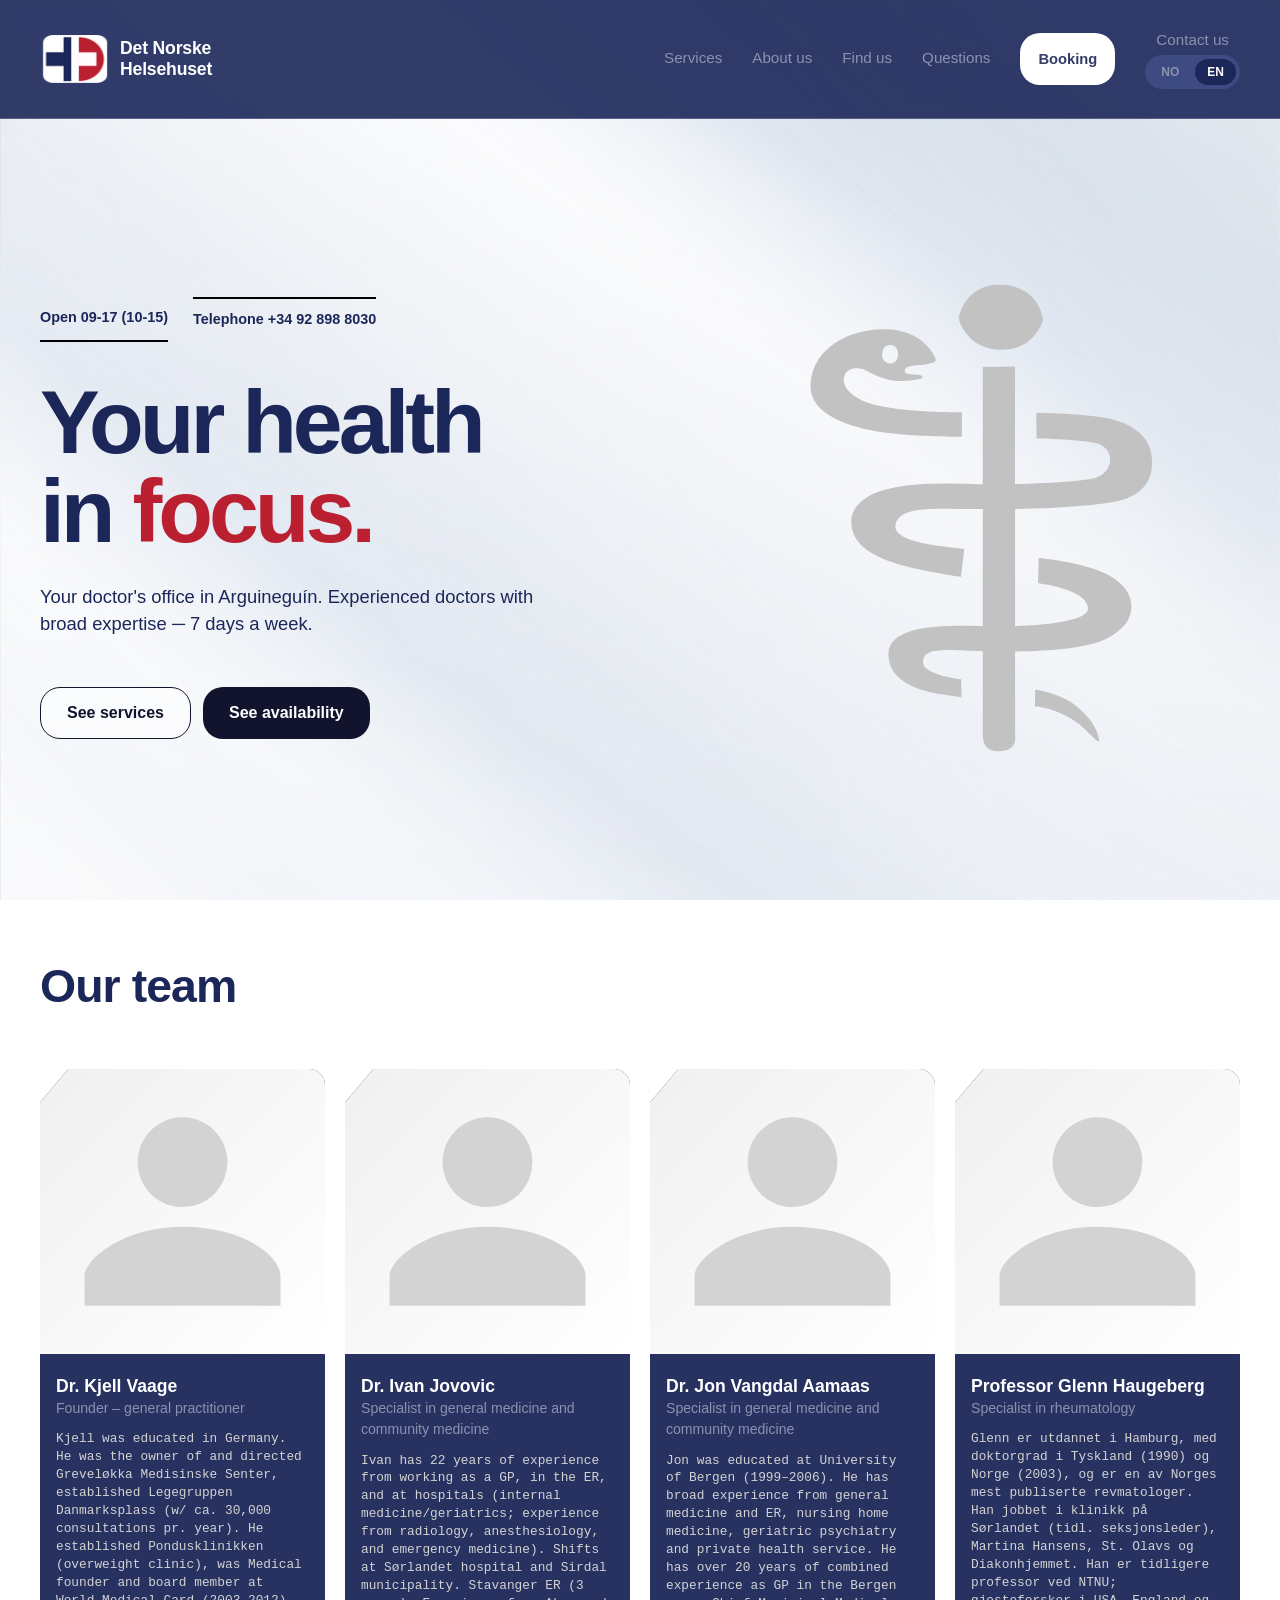
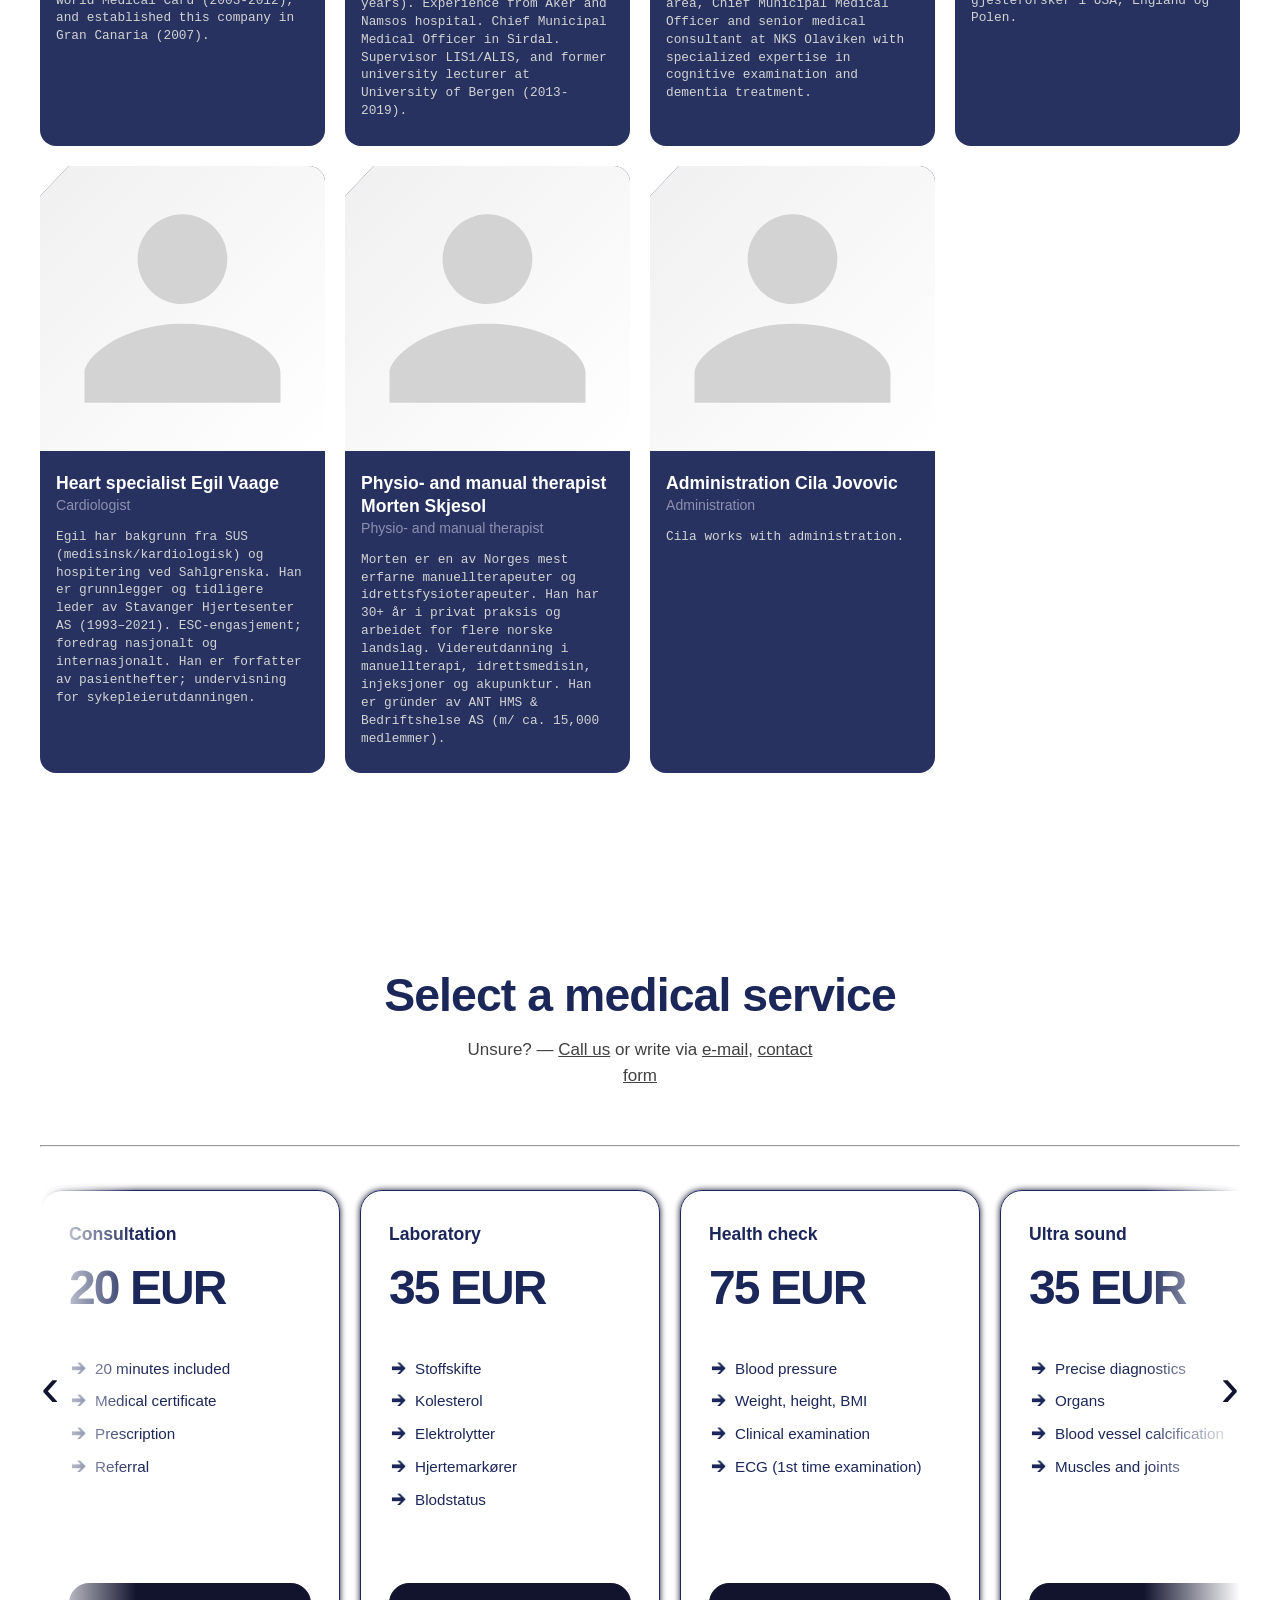
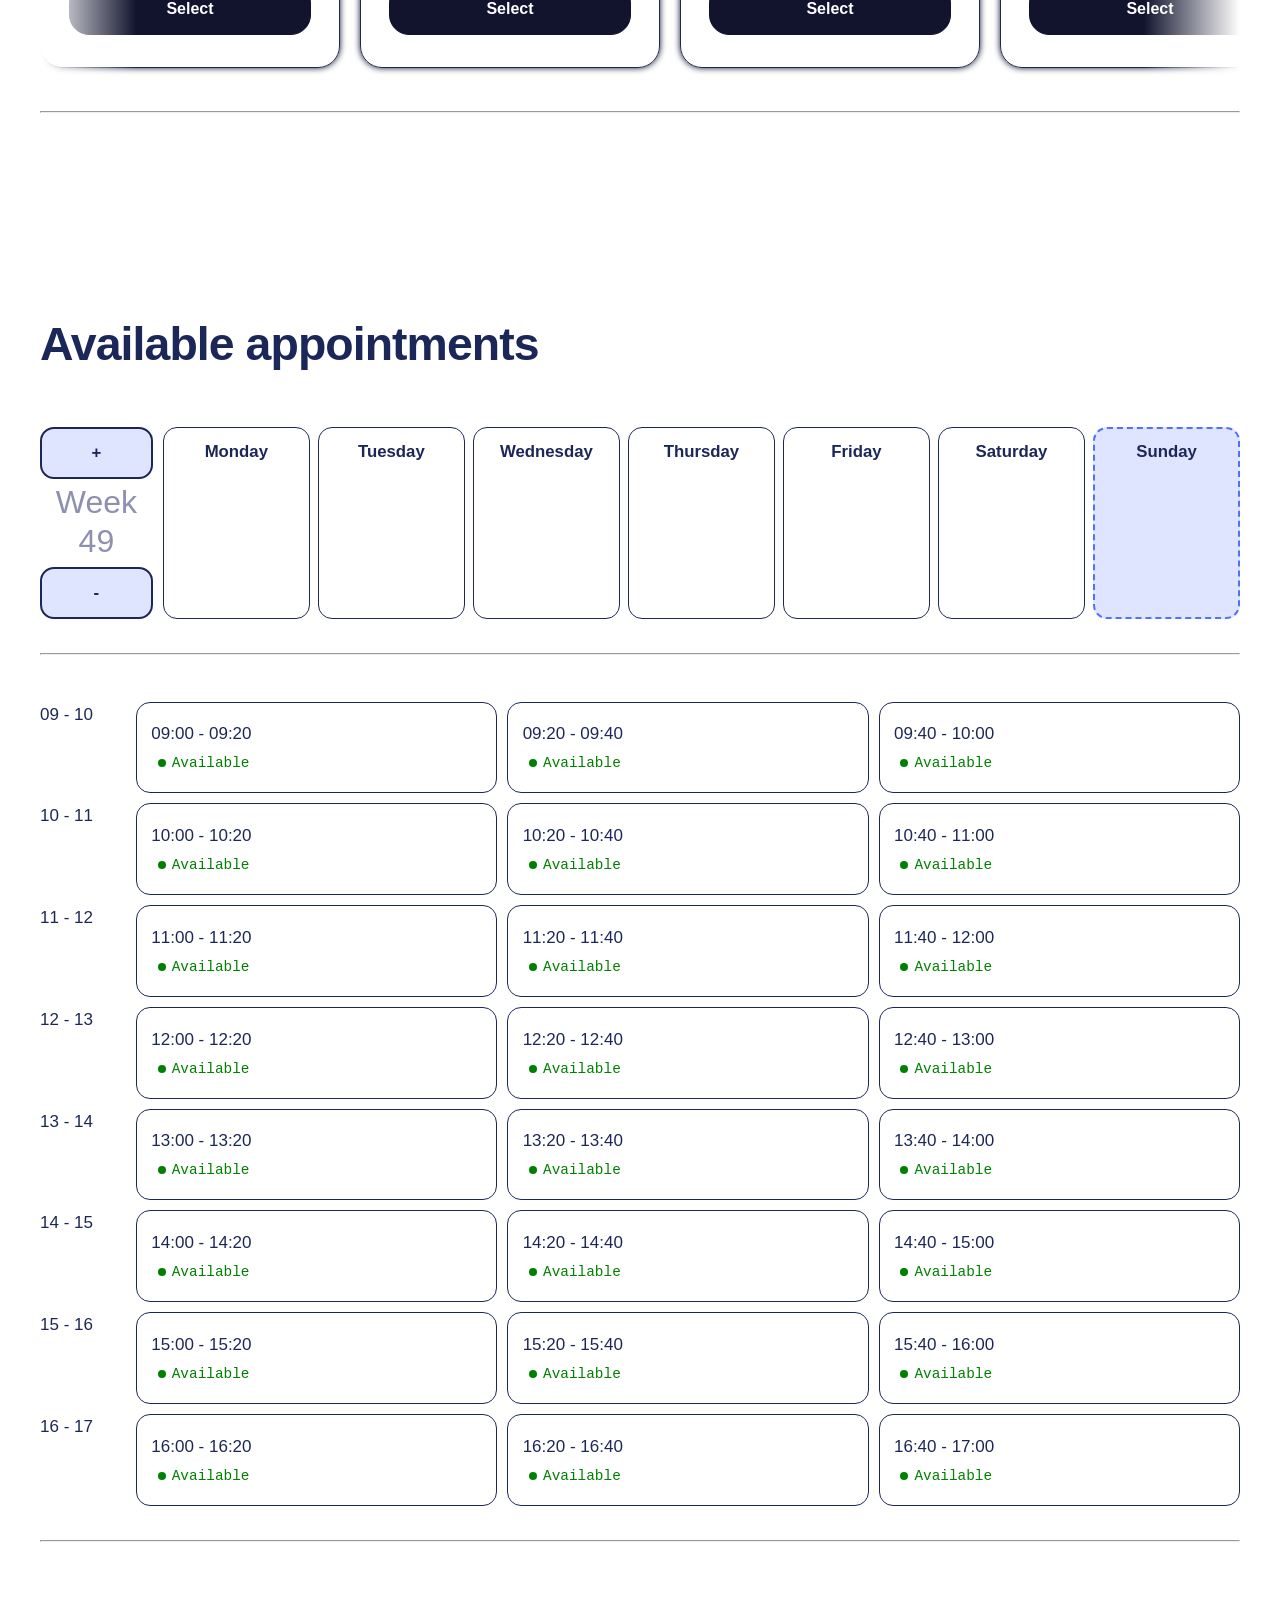
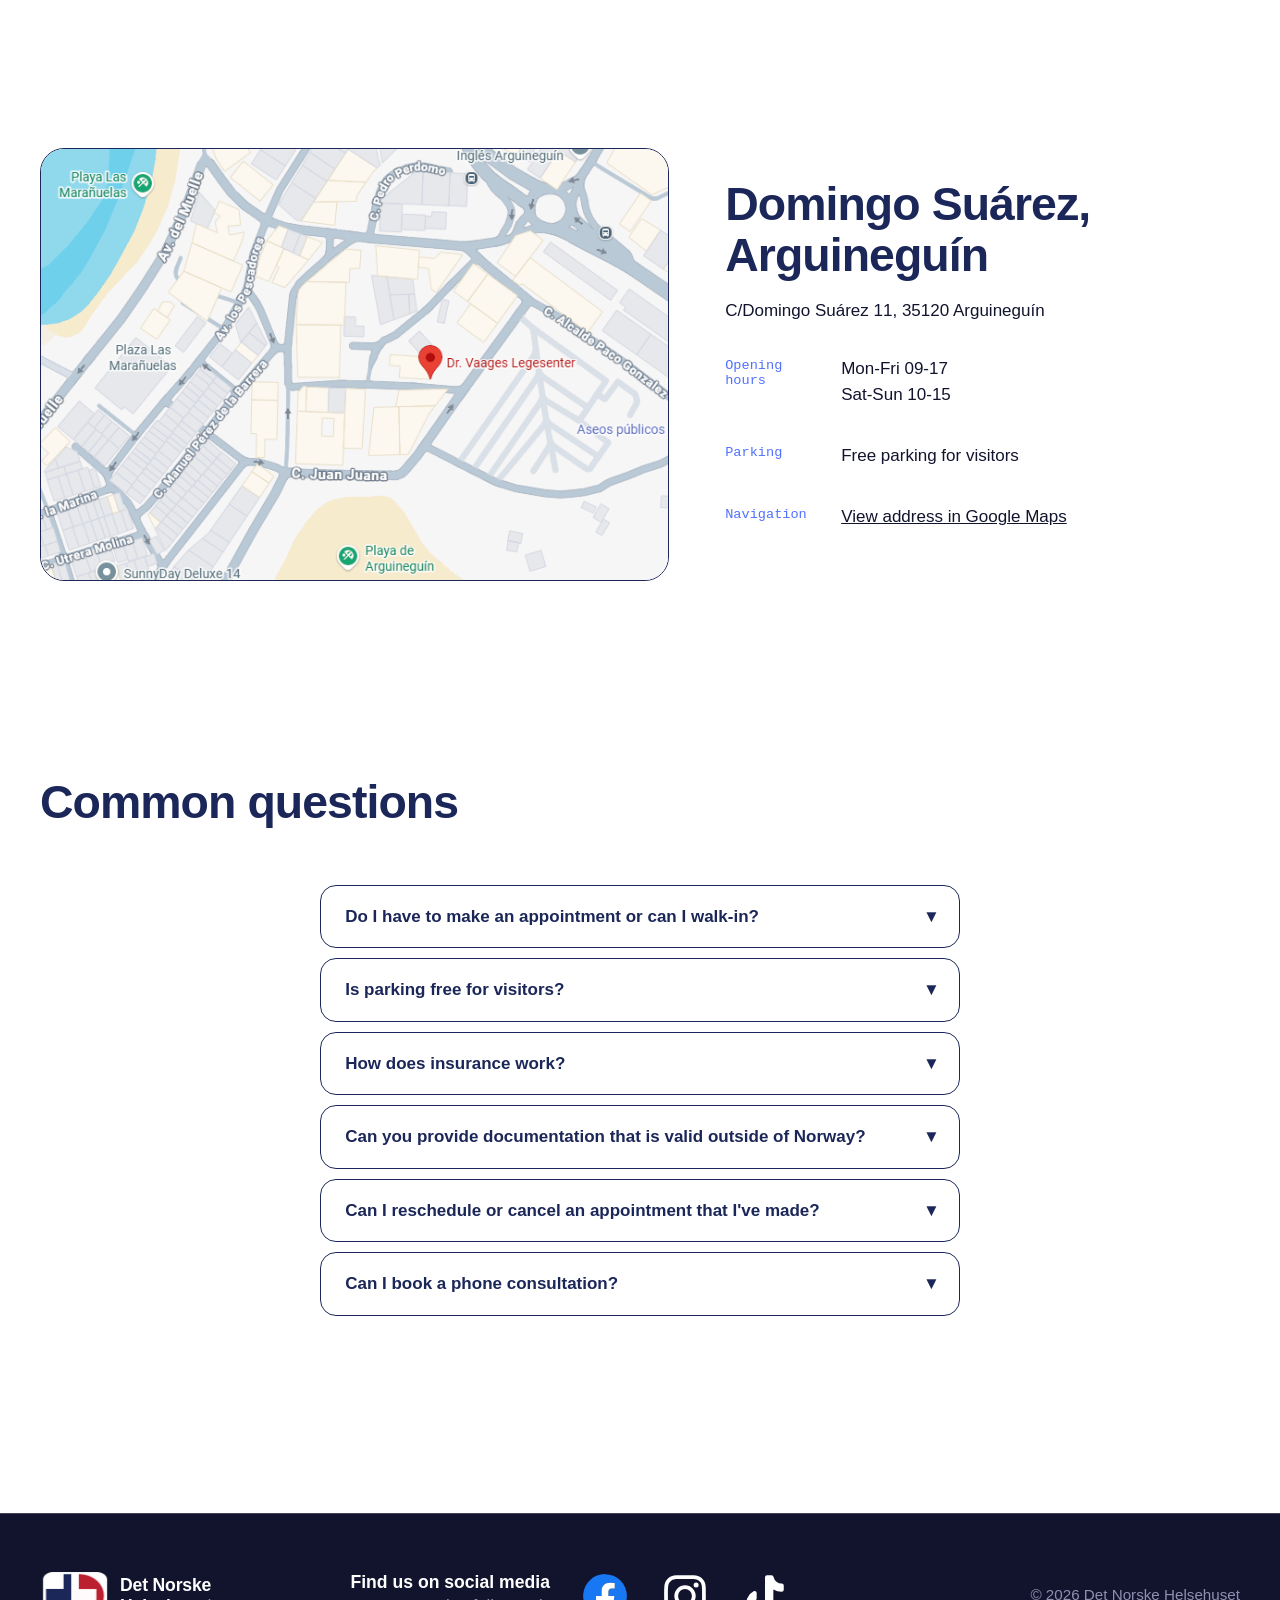
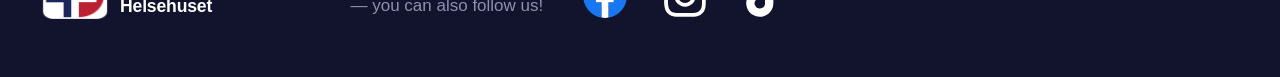
==== en/index.html @ ab326e0d "Add files via upload" ====
<!doctype html>
<html lang="en">
<head>
    <title>Det Norske Helsehuset — Doctor's office in Arguineguín</title>
    <meta charset="utf-8">
    <meta name="viewport" content="width=device-width, initial-scale=1">
    <meta name="description" content="Legetjenester i Arguineguín">
    <meta name="google" content="notranslate">
    <meta property="og:title" content="Det Norske Helsehuset — Legekontor i Arguineguín">
    <meta property="og:type" content="website">
    <meta property="og:description" content="Legetjenester i Arguineguín">
    <meta property="og:image" content="../images/icon-logo-web.png">
    <meta name="theme-color" content="#1C2759">
    <link rel="icon" href="../images/icon-logo-web.png">
    <link rel="stylesheet" href="../style.css">
    <script src="../script.js" defer></script>
</head>
<body>
    <div class="main-background"></div>
    <header class="nav">
        <div class="nav-in">
            <div class="wrap nav-in">
                <a class="logo" onclick="countdown_reset();">
                    <img src="../images/icon-logo-web.png" alt="The logo image of Det Norske Helsehuset">
                    <span id="kontorNavn">Det Norske Helsehuset</span>
                </a>
                <nav class="menu">
                    <a class="mobile-remove" href="#tjenester">Services</a>
                    <a class="mobile-remove" href="#om-oss">About us</a>
                    <a class="mobile-remove" href="#finn-oss">Find us</a>
                    <a class="mobile-remove" href="#spørsmål">Questions</a>
                    <a class="mobile-remove btn btn-sm" href="#tjenester" onclick="countdown_reset();">Booking</a>
                    <a id="kontakt" data-action="#k-skjema" onclick="kontaktSkjema()">Contact us</a>
                    <div id="mobile-kontakt-language">
                        <a id="mobile-kontakt" data-action="#k-skjema" onclick="kontaktSkjema()">Contact us</a>
                        <div id="mobile-language">
                            <a class="inactive-language" href="/no/" onclick="selectLanguage()">NO</a>
                            <a class="active-language" href="/en/" onclick="selectLanguage()">EN</a>
                        </div>
                    </div>
                </nav>
            </div>
            <div id="desktop-language">
                <a class="inactive-language" href="/no/" onclick="selectLanguage()">NO</a>
                <a class="active-language" href="/en/" onclick="selectLanguage()">EN</a>
            </div>
        </div>
    </header>
    <main id="main">
        <section class="hero">
            <div class="grid-bg"></div>
            <div class="wrap hero-in">
                <div class="hero-copy" id="start">
                    <p class="chips">
                        <span class="chip1">
                            Open 09-17 (10-15)
                        </span>
                        <span class="chip2">
                            Telephone +34 92 898 8030
                        </span>
                    </p>
                    <h1 id="heading">Your health <br>in <span class="grad">focus.</span></h1>
                    <p class="lead">Your doctor's office in Arguineguín. Experienced doctors with broad expertise ─ 7 days a week.</p>
                    <div class="actioncall-row">
                        <a class="btn" id="btn-se" href="#tjenester">See services</a>
                        <a class="btn btn-dark" href="#kalender" onclick="countdown_reset();">See availability</a>
                    </div>
                </div>
                <img id="medical-symbol" src="../images/medical-symbol.svg" alt="" width="600" height="600">
            </div>
        </section>
        <section class="om-oss wrap" id="om-oss">
            <div class="section-head row">
                <div><h2>Our team</h2></div>
            </div>
            <ul class="ansatte-grid">
                <li class="ansatte">
                    <img src="../images/profil-bilde.svg" alt="Portrait of Lege Kjell Vaage" width="200" height="200" loading="lazy">
                    <div class="ansatte-info"><h3>Dr. Kjell Vaage</h3>
                        <p>Founder – general practitioner</p>
                        <p class="talk">Kjell was educated in Germany. He was the owner of and directed Greveløkka Medisinske Senter, established Legegruppen
                            Danmarksplass (w/ ca. 30,000 consultations pr. year). He established Pondusklinikken (overweight clinic), was Medical founder
                            and board member at World Medical Card (2003-2012), and established this company in Gran Canaria (2007).
                        </p>
                    </div>
                </li>
                <li class="ansatte">
                    <img src="../images/profil-bilde.svg" alt="Portrait of Lege Ivan Jovovic" width="200" height="200" loading="lazy">
                    <div class="ansatte-info"><h3>Dr. Ivan Jovovic</h3>
                        <p>Specialist in general medicine and community medicine</p>
                        <p class="talk">Ivan has 22 years of experience from working as a GP, in the ER, and at hospitals (internal medicine/geriatrics; experience from
                            radiology, anesthesiology, and emergency medicine). Shifts at Sørlandet hospital and Sirdal municipality. Stavanger ER (3 years). Experience from Aker and
                            Namsos hospital. Chief Municipal Medical Officer in Sirdal. Supervisor LIS1/ALIS, and former university lecturer at University of Bergen (2013-2019).
                        </p>
                    </div>
                </li>
                <li class="ansatte">
                    <img src="../images/profil-bilde.svg" alt="Portrait of Lege Jon Vangdal Aamaas" width="200" height="200" loading="lazy">
                    <div class="ansatte-info"><h3>Dr. Jon Vangdal Aamaas</h3>
                        <p>Specialist in general medicine and community medicine</p>
                        <p class="talk">Jon was educated at University of Bergen (1999–2006). He has broad experience from general medicine and ER, nursing home medicine,
                            geriatric psychiatry and private health service. He has over 20 years of combined experience as GP in the Bergen area, Chief Municipal Medical Officer and
                            senior medical consultant at NKS Olaviken with specialized expertise in cognitive examination and dementia treatment.
                        </p>
                    </div>
                </li>
                <li class="ansatte">
                    <img src="../images/profil-bilde.svg" alt="Portrait of Professor Glenn Haugeberg" width="200" height="200" loading="lazy">
                    <div class="ansatte-info"><h3>Professor Glenn Haugeberg</h3>
                        <p>Specialist in rheumatology</p>
                        <p class="talk">Glenn er utdannet i Hamburg, med doktorgrad i Tyskland (1990) og Norge (2003), og er en av Norges mest publiserte
                            revmatologer. Han jobbet i klinikk på Sørlandet (tidl. seksjonsleder), Martina Hansens, St. Olavs og Diakonhjemmet. Han er
                            tidligere professor ved NTNU; gjesteforsker i USA, England og Polen.
                        </p>
                    </div>
                </li>
                <li class="ansatte">
                    <img src="../images/profil-bilde.svg" alt="Portrait of Hjertespesialist Egil Vaage" width="200" height="200" loading="lazy">
                    <div class="ansatte-info"><h3>Heart specialist Egil Vaage</h3>
                        <p>Cardiologist</p>
                        <p class="talk">Egil har bakgrunn fra SUS (medisinsk/kardiologisk) og hospitering ved Sahlgrenska. Han er grunnlegger og
                            tidligere leder av Stavanger Hjertesenter AS (1993–2021). ESC-engasjement; foredrag nasjonalt og internasjonalt. Han er
                            forfatter av pasienthefter; undervisning for sykepleierutdanningen.
                        </p>
                    </div>
                </li>
                <li class="ansatte">
                    <img src="../images/profil-bilde.svg" alt="Fysio- og manuellterapeut Morten Skjesol" width="200" height="200" loading="lazy">
                    <div class="ansatte-info"><h3>Physio- and manual therapist Morten Skjesol</h3>
                        <p>Physio- and manual therapist</p>
                        <p class="talk">Morten er en av Norges mest erfarne manuellterapeuter og idrettsfysioterapeuter. Han har 30+ år i privat praksis
                            og arbeidet for flere norske landslag. Videreutdanning i manuellterapi, idrettsmedisin, injeksjoner og akupunktur. Han er
                            gründer av ANT HMS & Bedriftshelse AS (m/ ca. 15,000 medlemmer).
                        </p>
                    </div>
                </li>
                <li class="ansatte">
                    <img src="../images/profil-bilde.svg" alt="Portrait of Administrasjon Cila Jovovic" width="200" height="200" loading="lazy">
                    <div class="ansatte-info"><h3>Administration Cila Jovovic</h3>
                        <p>Administration</p>
                        <p class="talk">
                            Cila works with administration.
                        </p>
                    </div>
                </li>
            </ul>
        </section>
        <section class="tjenester wrap" id="tjenester">
            <div class="section-head center">
                <h2>Select a medical service</h2>
                <p class="section-sub">Unsure? — <a href="tel:+34928988030">Call us</a> or write via <a href="mailto:post@vaage.as">e-mail</a>, <a data-action="#k-skjema" onclick="kontaktSkjema()">contact form</a></p>
            </div>
            <p class="arrow left" onclick="scrollTjenester('left')">&#8249;</p>
            <hr><br>
            <div class="ts-grid">
                <article class="ts">
                    <h3>Consultation</h3>
                    <p class="ts-pris">20 EUR</p>
                    <ul>
                        <li>20 minutes included</li>
                        <li>Medical certificate</li>
                        <li>Prescription</li>
                        <li>Referral</li>
                    </ul>
                    <a class="btn velg-btn" onclick="selectTjeneste(this);" href="#kalender">Select</a>
                </article>
                <article class="ts">
                    <h3>Laboratory</h3>
                    <p class="ts-pris">35 EUR</p>
                    <ul>
                        <li>Stoffskifte</li>
                        <li>Kolesterol</li>
                        <li>Elektrolytter</li>
                        <li>Hjertemarkører</li>
                        <li>Blodstatus</li>
                    </ul>
                    <a class="btn velg-btn" onclick="selectTjeneste(this);" href="#kalender">Select</a>
                </article>
                <article class="ts">
                    <h3>Health check</h3>
                    <p class="ts-pris">75 EUR</p>
                    <ul>
                        <li>Blood pressure</li>
                        <li>Weight, height, BMI</li>
                        <li>Clinical examination</li>
                        <li>ECG (1st time examination)</li>
                    </ul>
                    <a class="btn velg-btn" onclick="selectTjeneste(this);" href="#kalender">Select</a>
                </article>
                <article class="ts">
                    <h3>Ultra sound</h3>
                    <p class="ts-pris">35 EUR</p>
                    <ul>
                        <li>Precise diagnostics</li>
                        <li>Organs</li>
                        <li>Blood vessel calcification</li>
                        <li>Muscles and joints</li>
                    </ul>
                    <a class="btn velg-btn" onclick="selectTjeneste(this);" href="#kalender">Select</a>
                </article>
                <article class="ts">
                    <h3>Overweight clinic</h3>
                    <p class="ts-pris">35 EUR</p>
                    <ul>
                        <li>Body analysis (InBody 720)</li>
                        <li>Modern medicine-based treatment</li>
                        <li>Typically 10-12 kg down in 8-20 weeks</li>
                        <li>Guidance in low-glycemic diet and lifestyle</li>
                    </ul>
                    <a class="btn velg-btn" onclick="selectTjeneste(this);" href="#kalender">Select</a>
                </article>
                <article class="ts">
                    <h3>Skin screening</h3>
                    <p class="ts-pris">15 EUR</p>
                    <ul>
                        <li>Mole check-up (Screen Cancer)</li>
                        <li>Assessed by Norwegian dermatologists</li>
                    </ul>
                    <a class="btn velg-btn" onclick="selectTjeneste(this);" href="#kalender">Select</a>
                </article>
                <article class="ts">
                    <h3>Cognitive examination</h3>
                    <p class="ts-pris">75 EUR</p>
                    <ul>
                        <li>MMSE/MMS</li>
                        <li>MoCA</li>
                        <li>Klokketest</li>
                        <li>Trail Making A/B</li>
                        <li>CERAD</li>
                        <li>Boston Naming</li>
                    </ul>
                    <a class="btn velg-btn" onclick="selectTjeneste(this);" href="#kalender">Select</a>
                </article>
                <article class="ts">
                    <h3>Vaccination</h3>
                    <p class="ts-pris">15 EUR</p>
                    <ul>
                        <li>Common flu</li>
                        <li>Pneumococcus</li>
                        <li>Shingles</li>
                        <li>Hepatitis A and B</li>
                        <li>Boostrix Polio</li>
                        <li>Documented in journal</li>
                    </ul>
                    <a class="btn velg-btn" onclick="selectTjeneste(this);" href="#kalender">Select</a>
                </article>
                <article class="ts">
                    <h3>PRP-treatment</h3>
                    <p class="ts-pris">75 EUR</p>
                    <ul>
                        <li>Natural treatment</li>
                        <li>Own growth-factors for joints, tendons, skin and hair</li>
                    </ul>
                    <a class="btn velg-btn" onclick="selectTjeneste(this);" href="#kalender">Select</a>
                </article>
                <article class="ts">
                    <h3>Botulinum-treatment</h3>
                    <p class="ts-pris">75 EUR</p>
                    <ul>
                        <li>Medical and aesthetic use</li>
                        <li>Migraine</li>
                        <li>Muscle tension</li>
                        <li>Hyperhidrosis</li>
                        <li>Mimic line removal</li>
                    </ul>
                    <a class="btn velg-btn" onclick="selectTjeneste(this);" href="#kalender">Select</a>
                </article>
                <article class="ts">
                    <h3>Health certificate</h3>
                    <p class="ts-pris">75 EUR</p>
                    <ul>
                        <li>Sailor certificate</li>
                        <li>Offshore/Petroleum</li>
                        <li>Driving license certificate (gruppe 1-3)</li>
                        <li>Diver certificate</li>
                        <li>Work- and sports certificates</li>
                    </ul>
                    <a class="btn velg-btn" onclick="selectTjeneste(this);" href="#kalender">Select</a>
                </article>
                <article class="ts">
                    <h3>Home visit</h3>
                    <p class="ts-pris">50 EUR</p>
                    <ul>
                        <li>Doctor's visit at home/hotel</li>
                        <li>Cooperation with home nursing care when needed</li>
                    </ul>
                    <a class="btn velg-btn" onclick="selectTjeneste(this);" href="#kalender">Select</a>
                </article>
            </div>
            <br><hr>
            <p class="arrow right" onclick="scrollTjenester('right')">&#8250;</p>
        </section>
        <section class="kalender" id="kalender">
            <div class="registrering" hidden>
                <h2 id="r_title">Placeholder</h2>
                <input type="text" id="name" name="name" placeholder="First and last name" required>
                <input type="tel" id="phone" name="phone" placeholder="Phone (incl. country code)" required>
                <textarea id="description" placeholder="A short description (max. 150 characters)" maxlength="150"></textarea>
                <button type="button" id="send" data-action="#t-sendt" onclick="send(this)">Send in</button>
            </div>
            <div class="wrap">
                <div class="section-head row">
                    <div>
                        <h2 id="kalender-title">Available appointments</h2>
                        <h2 id="no-category" hidden>— select a <a href="#tjenester">medical service</a></h2>
                        <h2 id="category" hidden></h2>
                    </div>
                </div>
                <div class="week-days">
                    <div class="week-day-list" hidden>
                        <div class="stepper">
                            <button class="week-edit-up" onclick="change(1)"><strong>+</strong></button>
                            <button id="week-display"></button>
                            <button class="week-edit-down" onclick="change(-1)"><strong>-</strong></button>
                        </div>
                        <div class="mobile-days">
                            <button type="button" class="week-btn" data-num="0" data-selected="false"><strong>Monday</strong></button>
                            <button type="button" class="week-btn" data-num="1" data-selected="false"><strong>Tuesday</strong></button>
                            <button type="button" class="week-btn" data-num="2" data-selected="false"><strong>Wednesday</strong></button>
                            <button type="button" class="week-btn" data-num="3" data-selected="false"><strong>Thursday</strong></button>
                            <button type="button" class="week-btn" data-num="4" data-selected="false"><strong>Friday</strong></button>
                            <button type="button" class="week-btn" data-num="5" data-selected="false"><strong>Saturday</strong></button>
                            <button type="button" class="week-btn" data-num="6" data-selected="false"><strong>Sunday</strong></button>
                        </div>
                    </div>
                    <br>
                    <hr>
                    <div class="weekDayPanel"></div>
                    <template id="weekDayPanel-template">
                        <div class="weekDayPanel">
                            <ol class="timer">
                                <li class="time">
                                    <span class="tid-ved-kalender">09 - 10</span>
                                    <div class="sessions">
                                        <div class="session" data-action="#t-skjema" onclick="selectTime(this)">
                                            <span class="tid-ved-kalender">09:00 - 09:20</span>
                                            <span class="tm tm-ledig">Available</span>
                                        </div>
                                        <div class="session" data-action="#t-skjema" onclick="selectTime(this)">
                                            <span class="tid-ved-kalender">09:20 - 09:40</span>
                                            <span class="tm tm-ledig">Available</span>
                                        </div>
                                        <div class="session" data-action="#t-skjema" onclick="selectTime(this)">
                                            <span class="tid-ved-kalender">09:40 - 10:00</span>
                                            <span class="tm tm-ledig">Available</span>
                                        </div>
                                    </div>
                                </li>
                                <li class="time">
                                    <span class="tid-ved-kalender">10 - 11</span>
                                    <div class="sessions">
                                        <div class="session" data-action="#t-skjema" onclick="selectTime(this)">
                                            <span class="tid-ved-kalender">10:00 - 10:20</span>
                                            <span class="tm tm-ledig">Available</span>
                                        </div>
                                        <div class="session" data-action="#t-skjema" onclick="selectTime(this)">
                                            <span class="tid-ved-kalender">10:20 - 10:40</span>
                                            <span class="tm tm-ledig">Available</span>
                                        </div>
                                        <div class="session" data-action="#t-skjema" onclick="selectTime(this)">
                                            <span class="tid-ved-kalender">10:40 - 11:00</span>
                                            <span class="tm tm-ledig">Available</span>
                                        </div>
                                    </div>
                                </li>
                                <li class="time">
                                    <span class="tid-ved-kalender">11 - 12</span>
                                    <div class="sessions">
                                        <div class="session" data-action="#t-skjema" onclick="selectTime(this)">
                                            <span class="tid-ved-kalender">11:00 - 11:20</span>
                                            <span class="tm tm-ledig">Available</span>
                                        </div>
                                        <div class="session" data-action="#t-skjema" onclick="selectTime(this)">
                                            <span class="tid-ved-kalender">11:20 - 11:40</span>
                                            <span class="tm tm-ledig">Available</span>
                                        </div>
                                        <div class="session" data-action="#t-skjema" onclick="selectTime(this)">
                                            <span class="tid-ved-kalender">11:40 - 12:00</span>
                                            <span class="tm tm-ledig">Available</span>
                                        </div>
                                    </div>
                                </li>
                                <li class="time">
                                    <span class="tid-ved-kalender">12 - 13</span>
                                    <div class="sessions">
                                        <div class="session" data-action="#t-skjema" onclick="selectTime(this)">
                                            <span class="tid-ved-kalender">12:00 - 12:20</span>
                                            <span class="tm tm-ledig">Available</span>
                                        </div>
                                        <div class="session" data-action="#t-skjema" onclick="selectTime(this)">
                                            <span class="tid-ved-kalender">12:20 - 12:40</span>
                                            <span class="tm tm-ledig">Available</span>
                                        </div>
                                        <div class="session" data-action="#t-skjema" onclick="selectTime(this)">
                                            <span class="tid-ved-kalender">12:40 - 13:00</span>
                                            <span class="tm tm-ledig">Available</span>
                                        </div>
                                    </div>
                                </li>
                                <li class="time">
                                    <span class="tid-ved-kalender">13 - 14</span>
                                    <div class="sessions">
                                        <div class="session" data-action="#t-skjema" onclick="selectTime(this)">
                                            <span class="tid-ved-kalender">13:00 - 13:20</span>
                                            <span class="tm tm-ledig">Available</span>
                                        </div>
                                        <div class="session" data-action="#t-skjema" onclick="selectTime(this)">
                                            <span class="tid-ved-kalender">13:20 - 13:40</span>
                                            <span class="tm tm-ledig">Available</span>
                                        </div>
                                        <div class="session" data-action="#t-skjema" onclick="selectTime(this)">
                                            <span class="tid-ved-kalender">13:40 - 14:00</span>
                                            <span class="tm tm-ledig">Available</span>
                                        </div>
                                    </div>
                                </li>
                                <li class="time">
                                    <span class="tid-ved-kalender">14 - 15</span>
                                    <div class="sessions">
                                        <div class="session" data-action="#t-skjema" onclick="selectTime(this)">
                                            <span class="tid-ved-kalender">14:00 - 14:20</span>
                                            <span class="tm tm-ledig">Available</span>
                                        </div>
                                        <div class="session" data-action="#t-skjema" onclick="selectTime(this)">
                                            <span class="tid-ved-kalender">14:20 - 14:40</span>
                                            <span class="tm tm-ledig">Available</span>
                                        </div>
                                        <div class="session" data-action="#t-skjema" onclick="selectTime(this)">
                                            <span class="tid-ved-kalender">14:40 - 15:00</span>
                                            <span class="tm tm-ledig">Available</span>
                                        </div>
                                    </div>
                                </li>
                                <li class="time">
                                    <span class="tid-ved-kalender">15 - 16</span>
                                    <div class="sessions">
                                        <div class="session" data-action="#t-skjema" onclick="selectTime(this)">
                                            <span class="tid-ved-kalender">15:00 - 15:20</span>
                                            <span class="tm tm-ledig">Available</span>
                                        </div>
                                        <div class="session" data-action="#t-skjema" onclick="selectTime(this)">
                                            <span class="tid-ved-kalender">15:20 - 15:40</span>
                                            <span class="tm tm-ledig">Available</span>
                                        </div>
                                        <div class="session" data-action="#t-skjema" onclick="selectTime(this)">
                                            <span class="tid-ved-kalender">15:40 - 16:00</span>
                                            <span class="tm tm-ledig">Available</span>
                                        </div>
                                    </div>
                                </li>
                                <li class="time">
                                    <span class="tid-ved-kalender">16 - 17</span>
                                    <div class="sessions">
                                        <div class="session" data-action="#t-skjema" onclick="selectTime(this)">
                                            <span class="tid-ved-kalender">16:00 - 16:20</span>
                                            <span class="tm tm-ledig">Available</span>
                                        </div>
                                        <div class="session" data-action="#t-skjema" onclick="selectTime(this)">
                                            <span class="tid-ved-kalender">16:20 - 16:40</span>
                                            <span class="tm tm-ledig">Available</span>
                                        </div>
                                        <div class="session" data-action="#t-skjema" onclick="selectTime(this)">
                                            <span class="tid-ved-kalender">16:40 - 17:00</span>
                                            <span class="tm tm-ledig">Available</span>
                                        </div>
                                    </div>
                                </li>
                            </ol>
                        </div>
                    </template>
                </div>
                <br>
                <hr>
            </div>
        </section>
        <section class="finn-oss wrap" id="finn-oss">
            <div class="lokasjon-map">
                <img src="../images/lokasjon-map.png" width="678" height="466" loading="lazy" alt="Illustrated map showing how to find the doctor's office in Arguneguin">
            </div>
            <div class="finn-oss-copy">
                <h2>Domingo Suárez, Arguineguín</h2>
                <address>C/Domingo Suárez 11, 35120 Arguineguín</address>
                <ul class="finn-oss-info">
                    <li><strong>Opening hours</strong><span>Mon-Fri 09-17<br>Sat-Sun 10-15</span></li>
                    <li><strong>Parking</strong><span>Free parking for visitors </span></li>
                    <li><strong>Navigation</strong><span><a href="https://www.google.com/maps/place/C.+Domingo+Su%C3%A1rez,+11,+35120+Arguinegu%C3%ADn,+Las+Palmas,+Spania/" target="_blank">View address in Google Maps</a></span></li>
                </ul>
            </div>
        </section>
        <section class="spørsmål wrap" id="spørsmål">
            <div class="section-head"><h2>Common questions</h2></div>
            <div class="spørsmål-list">
                <details>
                    <summary>Do I have to make an appointment or can I walk-in?<span>▼</span></summary>
                    <p>You don't have to make an appointment, but there could be waiting times without an appointment.</p>
                </details>
                <details>
                    <summary>Is parking free for visitors?<span>▼</span></summary>
                    <p>Yes, parking is free for all our visitors.</p>
                </details>
                <details>
                    <summary>How does insurance work?<span>▼</span></summary>
                    <p>We cooperate with all Norwegian insurance companies, and many Swedish and Danish ones. We help with the necessary documentation and communication with the insurance company or alarm central. When there is a payment guarantee, the treatment can in many cases be handled directly through travel insurance.</p>
                </details>
                <details>
                    <summary>Can you provide documentation that is valid outside of Norway?<span>▼</span></summary>
                    <p>SVAR</p>
                </details>
                <details>
                    <summary>Can I reschedule or cancel an appointment that I've made?<span>▼</span></summary>
                    <p>Yes, please call us at +34 92 898 8030.</p>
                </details>
                <details>
                    <summary>Can I book a phone consultation?<span>▼</span></summary>
                    <p>Yes, and you may do that by booking an appointment as usual, and then calling us at the appointed time instead of coming to the office. You may call us at +34 92 898 8030.</p>
                </details>
            </div>
        </section>
    </main>
    <footer>
        <div class="wrap foot-in">
            <a class="logo" onclick="countdown_reset();">
                <img src="../images/icon-logo-web.png" alt="Det Norske Helsehuset's logo image">
                <span>Det Norske Helsehuset</span>
            </a>
            <nav>
                <div class="sosiale-medier-tekst">
                    <h3>Find us on social media</h3>
                    <span>— you can also follow us!</span>
                </div>
                <div class="sosiale-medier-ikoner">
                    <a href="https://www.facebook.com" target="_blank" rel="noreferrer"><svg width="50px" height="50px" viewBox="0 0 16 16" xmlns="http://www.w3.org/2000/svg" fill="none"><path fill="#1877F2" d="M15 8a7 7 0 00-7-7 7 7 0 00-1.094 13.915v-4.892H5.13V8h1.777V6.458c0-1.754 1.045-2.724 2.644-2.724.766 0 1.567.137 1.567.137v1.723h-.883c-.87 0-1.14.54-1.14 1.093V8h1.941l-.31 2.023H9.094v4.892A7.001 7.001 0 0015 8z"/><path fill="#ffffff" d="M10.725 10.023L11.035 8H9.094V6.687c0-.553.27-1.093 1.14-1.093h.883V3.87s-.801-.137-1.567-.137c-1.6 0-2.644.97-2.644 2.724V8H5.13v2.023h1.777v4.892a7.037 7.037 0 002.188 0v-4.892h1.63z"/></svg></a>
                    <a href="https://www.instagram.com" target="_blank" rel="noreferrer"><svg fill="#ffffff" width="50px" height="50px" viewBox="0 0 24 24" xmlns="http://www.w3.org/2000/svg" data-name="Layer 1"><path d="M17.34,5.46h0a1.2,1.2,0,1,0,1.2,1.2A1.2,1.2,0,0,0,17.34,5.46Zm4.6,2.42a7.59,7.59,0,0,0-.46-2.43,4.94,4.94,0,0,0-1.16-1.77,4.7,4.7,0,0,0-1.77-1.15,7.3,7.3,0,0,0-2.43-.47C15.06,2,14.72,2,12,2s-3.06,0-4.12.06a7.3,7.3,0,0,0-2.43.47A4.78,4.78,0,0,0,3.68,3.68,4.7,4.7,0,0,0,2.53,5.45a7.3,7.3,0,0,0-.47,2.43C2,8.94,2,9.28,2,12s0,3.06.06,4.12a7.3,7.3,0,0,0,.47,2.43,4.7,4.7,0,0,0,1.15,1.77,4.78,4.78,0,0,0,1.77,1.15,7.3,7.3,0,0,0,2.43.47C8.94,22,9.28,22,12,22s3.06,0,4.12-.06a7.3,7.3,0,0,0,2.43-.47,4.7,4.7,0,0,0,1.77-1.15,4.85,4.85,0,0,0,1.16-1.77,7.59,7.59,0,0,0,.46-2.43c0-1.06.06-1.4.06-4.12S22,8.94,21.94,7.88ZM20.14,16a5.61,5.61,0,0,1-.34,1.86,3.06,3.06,0,0,1-.75,1.15,3.19,3.19,0,0,1-1.15.75,5.61,5.61,0,0,1-1.86.34c-1,.05-1.37.06-4,.06s-3,0-4-.06A5.73,5.73,0,0,1,6.1,19.8,3.27,3.27,0,0,1,5,19.05a3,3,0,0,1-.74-1.15A5.54,5.54,0,0,1,3.86,16c0-1-.06-1.37-.06-4s0-3,.06-4A5.54,5.54,0,0,1,4.21,6.1,3,3,0,0,1,5,5,3.14,3.14,0,0,1,6.1,4.2,5.73,5.73,0,0,1,8,3.86c1,0,1.37-.06,4-.06s3,0,4,.06a5.61,5.61,0,0,1,1.86.34A3.06,3.06,0,0,1,19.05,5,3.06,3.06,0,0,1,19.8,6.1,5.61,5.61,0,0,1,20.14,8c.05,1,.06,1.37.06,4S20.19,15,20.14,16ZM12,6.87A5.13,5.13,0,1,0,17.14,12,5.12,5.12,0,0,0,12,6.87Zm0,8.46A3.33,3.33,0,1,1,15.33,12,3.33,3.33,0,0,1,12,15.33Z"/></svg></a>
                    <a href="https://www.tiktok.com" target="_blank" rel="noreferrer"><svg fill="#ffffff" width="50px" height="50px" viewBox="0 0 24 24" id="tiktok" data-name="Flat Color" xmlns="http://www.w3.org/2000/svg" class="icon flat-color"><path id="primary" d="M21,7V9a1,1,0,0,1-1,1,8,8,0,0,1-4-1.08V15.5A6.5,6.5,0,1,1,6.53,9.72a1,1,0,0,1,1.47.9v2.52a.92.92,0,0,1-.28.62,2.49,2.49,0,0,0,2,4.23A2.61,2.61,0,0,0,12,15.35V3a1,1,0,0,1,1-1h2.11a1,1,0,0,1,1,.83A4,4,0,0,0,20,6,1,1,0,0,1,21,7Z" style="fill: rgb(255, 255, 255);"></path></svg></a>
                </div>
            </nav>
            <p>© 2026 Det Norske Helsehuset</p>
        </div>
    </footer>
</body>
</html>
---- style.css ----
html {
	scroll-behavior: smooth;
	scroll-padding-top: 11.1vh;
}
.main-background {
	background-image: url("images/main-background.png");
	position: fixed;
	top: 0;
	left: 0;
	width: 100%;
	height: 100vh;
	z-index: -1;
	background-size: cover;
}
body {
	overflow-x: hidden;
	cursor: default;
	margin: 0;
	background: #ffffff;
	color: #1c2759;
	font: 450 17px/1.5 "Segoe UI", sans-serif;
}
svg, img {
	display: block;
	height: auto;
	max-width: 100%;
}
a {
	color: inherit;
}
h1, h2, h3, p, ol, ul, dd, dl {
	margin: 0;
}
ol, ul {
	list-style: none;
	padding: 0;
}
.wrap {
	width: 100%;
	max-width: 1200px;
	margin-inline: auto;
}
*, *::after, *::before {
	box-sizing: border-box;
}

h2 {
	font: 700 clamp(1.8rem, 4vw, 2.9rem)/1.1 sans-serif;
	letter-spacing: -.02em;
}
h3 {
	font-weight: 700;
	font-size: 1.1rem;
	line-height: 1.3;
}
.section-head {
	margin-bottom: 6.27vh;
}
.section-head.center {
	text-align: center;
	max-width: 40vw;
	margin-inline: auto;
}

.section-head.center a {
	text-decoration: underline;
}

.section-head.center a:hover {
	text-decoration: none;
}

.section-head.center .section-sub {
	margin: 1.83vh auto 0;
}
.section-head.row {
	display: flex;
	flex-wrap: wrap;
	justify-content: space-between;
	align-items: end;
	gap: 2.61vh 2.5vw;
}
.section-sub {
	max-width: 27.5vw;
	color: rgba(0, 0, 0, 0.75);
}
.registrering:not([hidden]) {
	display: flex;
	flex-direction: column;
	align-items: center;
	width: 100%;
	gap: 2.09vh;
	max-width: 75vw;
	padding-inline: 1.5vw;
	scroll-margin-top: 7.19vh;
	background: transparent;
}
.registrering input, textarea, #send {
	width: 50%;
	border-radius: 14px;
	color: gray;
	border: 1px solid #12142e;
	height: 6.53vh;
	font-size: 25px;
	padding-left: 0.62vw;
	padding-right: 0.62vw;
	font-family: "Arial";
}

.registrering input, textarea {
	background-color: rgba(255, 255, 255, 0.3);
}

#send {
	background: #12142e;
	color: #ffffff;
}
#send:hover {
	cursor: pointer;
	background: #1c2759;
}
#r_title {
	align-self: flex-start;
	margin-bottom: 6.27vh;
}
textarea {
	height: 32.68vh;
	padding: 10px;
}
textarea::placeholder {
	text-align: center;
	padding-top: 13vh;
}
#kalender-valgt-tjeneste {
	color: #8e90b0;
}
#no-category {
	color: #12142e;
}
#category {
	color: #12142e;
}
a:hover {
	text-decoration: none;
	cursor: pointer;
}
#kontakt {
	color: #ffffff;
}
#mobile-kontakt {
	color: #8e90b0;
}
#kontakt:hover, #mobile-kontakt:hover {
	cursor: pointer;
	color: #EBEBEB;
}
.mobile-days {
	display: flex;
	flex-direction: row;
	max-width: 1200px;
	width: 100%;
	gap: 0.625vw;
}
#mobile-language, #desktop-language {
	display: flex;
	position: fixed;
	gap: 4px;
	padding: 4px;
	background: #3E4A82;
	border-radius: 20px;
	right: 0;
	margin-right: 1.25vw;
	min-width: 90px;
	flex: 1;
}
#mobile-language a, #desktop-language a {
	padding: 6px 12px;
	border-radius: 16px;
	text-decoration: none;
	color: #8e90b0;
	font: 600 12px sans-serif;
}
#mobile-language .active-language, #desktop-language .active-language {
	background: #1c2759;
	color: white;
}
#mobile-kontakt-language {
	display: none;
}
.inactive-language:hover {
	color: white !important;
}
.btn {
	display: inline-flex;
	align-items: center;
	justify-content: center;
	gap: 8px;
	min-height: 52px;
	padding: 0 26px;
	border-radius: 20px;
	border: none;
	background: #ffffff;
	color: #5070FF;
	font: 700 1rem "Segoe UI", sans-serif;
	text-decoration: none;
	cursor: pointer;
	transition: transform .2s, box-shadow .2s;
}
.btn:hover {
	border-color: #ffffff;
}
.btn-sm {
	padding: 0 18px;
	font-size: .92rem;
	color: color-mix(in srgb, #1c2759 90%, transparent);
}
.btn-sm:hover {
	background: #EBEBEB;
}
.btn-dark {
	background: #12142e;
	color: #ffffff;
}
.btn-dark:hover {
	background: #1c2759;
	color: #ffffff;
}
#btn-se {
	border: 1px solid #12142e;
	color: #12142e;
	background-color: rgba(255, 255, 255, 0.5);
}
#btn-se:hover {
	background-color: rgba(255, 255, 255, 0.25);
}
.velg-btn {
	border: 1px solid #12142e;
	color: #ffffff;
	background: #12142e;
}
.velg-btn-valgt {
	background: #12142e;
	color: #ffffff;
}
.velg-btn:hover {
	color: #ffffff;
	background: #1c2759;
}
#tjenester {
	position: relative;
	scroll-margin-top: -7.84vh;
	min-height: 0;
	align-items: center;
	overflow: hidden;
}

.logo {
	width: 70px;
	height: 70px;
	display: inline-flex;
	align-items: center;
	gap: 10px;
	font: 800 1.1rem sans-serif;
	text-decoration: none;
	letter-spacing: -.01em;
}
.logo span {
	color: #ffffff;
}
.nav {
	position: sticky;
	top: 0;
	z-index: 20;
	background: color-mix(in srgb, #1c2759 90%, transparent);
	backdrop-filter: blur(2px);
	border-bottom: 1px solid rgba(255, 255 ,255 ,.2);
}
.nav-in {
	height: 13.07vh;
	display: flex;
	align-items: center;
	justify-content: space-between;
	margin-inline: auto;
}
.menu {
	display: flex;
	align-items: center;
	gap: 30px;
}
.menu a:not(.btn) {
	text-decoration: none;
	color: #8e90b0;
	font-weight: 500;
	font-size: .95rem;
	transition: color .2s;
}
.menu a:not(.btn):hover {
	color: #ffffff;
}

h1 {
	margin: 4vh 0 2.87vh;
	font: 800 clamp(2.6rem, 7vw, 5.6rem)/1 sans-serif;
	letter-spacing: -.045em;
}
.hero {
	display: flex;
	position: relative;
	overflow: hidden;
	padding: 17vh 0 10.92vh;
	min-height: 0;
	align-items: center;
}
.hero-in {
	position: relative;
	display: grid;
	grid-template-columns: 1.15fr .85fr;
	gap: 40px;
	align-items: center;
}
.chips {
	display: flex;
	flex-wrap: wrap;
	gap: 25px;
}
.chip1 {
	display: inline-flex;
	align-items: center;
	padding: 1.17vh 0;
	border-left: 0;
	border-right: 0;
	border-top: 0;
	border-bottom: 2px solid black;
	border-radius: 0;
	background: #ffffff;
	font-size: .9rem;
	font-weight: 600;
    background-color: transparent;
}
.chip2 {
	display: inline-flex;
	align-items: center;
	padding: 1.17vh 0;
	border-left: 0;
	border-right: 0;
	border-top: 2px solid black;
	border-bottom: 0;
	border-radius: 0;
	background: #ffffff;
	font-size: .9rem;
	font-weight: 600;
    background-color: transparent;
}
.actioncall-row {
	display: flex;
	flex-wrap: wrap;
	gap: 12px;
	margin-top: 5.5vh;
}
.grad {
	background: #bb2031;
	background-clip: text;
	color: transparent;
}
.lead {
	max-width: 540px;
	font-size: 1.15rem;
	color: #1c2759;
}
@keyframes blink {
	50% { opacity: .3; }
}
@keyframes float {
	50% { transform: translateY(-14px) rotate(2deg); }
}

.ansatte {
	border-radius: 16px;
	overflow: hidden;
	background-color: rgba(28, 39, 89, 0.95);
	border: none;
	transition: transform .3s, border-color .3s;
	clip-path: polygon(10% 0, 100% 0, 100% 100%, 0 100%, 0 5%);
}
.ansatte img {
	width: 100%;
	aspect-ratio: 1;
	object-fit: cover;
	filter: saturate(.9);
	transition: filter .3s, transform .5s;
}
.ansatte-grid {
	display: grid;
	grid-template-columns: repeat(4, 1fr);
	gap: 20px;
}
.ansatte-info {
	position: relative;
	padding: 2.35vh 1.25vw 2.87vh;
	color: #ffffff;
}
.ansatte-info p {
	color: #8e90b0;
	font-size: .88rem;
}
.ansatte-info .talk {
	margin-top: 1.30vh;
	color: lightgray;
	font: 500 .8rem/1.4 monospace;
}
.om-oss {
	scroll-margin-top: -7.18vh;
	min-height: 100vh;
}
.om-oss, .tjenester, .finn-oss, .spørsmål, .kalender {
	padding-block: 10.92vh;
}

.kalender {
	display: flex;
	flex-direction: column;
	align-items: center;
	background: #ffffff;
	border-block: 1px solid rgba(255, 255 ,255 ,.2);
	scroll-margin-top: -7.84vh;
	min-height: 100vh;
	background-color: transparent;
}
.tm {
	display: inline-flex;
	align-items: center;
	gap: 6px;
	font: 500 .75rem monospace;
	border: none;
}
.tm::before {
	content: "";
	width: 8px;
	height: 8px;
	border-radius: 50%;
	background: currentColor;
}
.tm.tm-ledig {
	color: green;
}
.tm.tm-opptatt {
	color: red;
}
.weekDayPanel[hidden] {
	display: none;
}
.weekDayPanel + .weekDayPanel {
	margin-top: 5.22vh;
}
.weekDayPanel.access {
	animation: fade 1s ease both;
}
.week-day-list {
	display: flex;
	gap: 10px;
	width: 100%;
}
.week-day-list button {
	display: flex;
	justify-content: center;
	min-width: 0;
	width: 100%;
	padding: 14px 20px;
	border-radius: 14px;
	border: 1px solid #1c2759;
	background-color: rgba(255, 255, 255, 0.3);
	color: #8e90b0;
	font: inherit;
	cursor: pointer;
	transition: border-color .2s, background .2s, color .2s;
}
.week-day-list button span {
	font: 500 .8rem monospace;
}
.week-day-list button strong {
	font: 700 1.05rem sans-serif;
	color: #1c2759;
}

.week-day-list button[data-selected="true"] {
	border: 2px dashed #1c2759;
	border-color: #5070FF;
	padding: 13px 19px;
	background: color-mix(in srgb, #5070FF 18%, #ffffff);
	color: #1c2759;
}
.timer {
	display: grid;
	gap: 10px;
}
.time {
	display: grid;
	grid-template-columns: 80px 1fr;
	gap: 16px;
	align-items: stretch;
}
.stepper span {
	border: 1px solid black;
	text-align: center;
}
#week-display {
	font-size: 2rem;
	border: none;
	line-height: 1.2;
	padding: .3rem 0 .4rem;
	background-color: transparent;
}
@keyframes fade {
	from { opacity: 0; }
}

.session {
	cursor: pointer;
	position: relative;
	display: grid;
	align-content: start;
	gap: 6px;
	padding: 2.09vh 1.12vw;
	border-radius: 14px;
	background-color: rgba(255, 255, 255, 0.3);
	border: 1px solid #1c2759;
	transition: transform .2s, border-color .2s;
}
.session .tm {
	justify-self: start;
	padding: 0.261vh 0.5vw;
	font-size: .90rem;
}
.session strong {
	font-weight: 600;
	line-height: 1.35;
}
.sessions {
	display: grid;
	grid-template-columns: repeat(3, 1fr);
	gap: 10px;
}

.ts-grid {
	display: grid;
	grid-auto-flow: column;
	grid-auto-columns: calc(100% / 4);
	overflow-x: auto;
	overflow-y: hidden;
	scroll-snap-type: x mandatory;
	scrollbar-width: none;
	mask-image: linear-gradient(to right, transparent, black 8%, black 92%, transparent);
	scroll-behavior: smooth;
	gap: 20px;
	align-items: stretch;
	padding: 9px 0;
}
.ts {
	scroll-snap-align: start;
	position: relative;
	display: flex;
	flex-direction: column;
	gap: 10px;
	padding: 32px 28px;
	border-radius: 22px;
	background-color: rgba(255, 255, 255, 0.3);
	border: 1px solid #1c2759;
	transition: transform 0.2s ease;
	box-shadow: 0 0 6px #12142e;
}
.ts ul {
	flex: 1;
	display: grid;
	align-content: start;
	gap: 10px;
	margin: 14px 0 26px;
	padding-top: 18px;
	border-top: 1px solid rgba(255, 255 ,255 ,.2);
}
.ts li {
	position: relative;
	padding-left: 26px;
	font-size: .95rem;
}
.ts li::before {
	content: "🡲";
	position: absolute;
	left: 2px;
	top: 0;
}
.ts:hover {
	transform: translateY(-4px);
}
.ts-valgt {
	background: color-mix(in srgb, #5070FF 18%, #ffffff);
}
.ts-pris {
	font: 800 3rem/1.1 sans-serif;
	letter-spacing: -.04em;
	margin-top: 6px;
}
.arrow {
	position: absolute;
	cursor: pointer;
	top: 50%;
	font-size: 55px;
	background: #ffffff;
	border: none;
	color: #12142e;
	z-index: 1;
	background-color: transparent;
}
.arrow.left {
	left: 1px;
}
.arrow.right {
	right: 1px;
}

.finn-oss {
	display: grid;
	grid-template-columns: 1.1fr .9fr;
	gap: 56px;
	align-items: center;
	min-height: 0;
	scroll-margin-top: 5vh;
}
.lokasjon-map {
	border-radius: 24px;
	overflow: hidden;
	border: 1px solid #1c2759;
}
.lokasjon-map img {
	width: 100%;
	height: 100%;
}
.finn-oss address {
	margin: 1.83vh 0 3.66vh;
	font-style: normal;
	color: #12142e;
}
.finn-oss-info {
	display: grid;
	gap: 16px;
}
.finn-oss-info li {
	display: grid;
	grid-template-columns: 100px 1fr;
	gap: 16px;
	padding-bottom: 2.09vh;
	border-bottom: 1px solid rgba(255, 255 ,255 ,.2);
}
.finn-oss-info span {
	color: #12142e
}
.finn-oss-info strong {
	font: 500 .85rem monospace;
	color: #5070ff;
	padding-top: 0.26vh;
}

.spørsmål {
	scroll-margin-top: -6.53vh;
	min-height: 0;
	padding-bottom: 21.85vh;
}
.spørsmål-list {
	display: grid;
	gap: 10px;
	place-items: center;
}
details {
	border-radius: 16px;
	background-color: rgba(255, 255, 255, 0.3);
	border: 1px solid #1c2759;
	overflow: hidden;
	padding-left: 5px;
	width: 50vw;
}
details[open] {
	border: 2px solid #1c2759;
}
details p {
	padding: 0 22px 3.26vh;
	color: rgba(0, 0, 0, 0.75);
}
summary {
	display: flex;
	justify-content: space-between;
	position: relative;
	cursor: pointer;
	padding: 18px 1.5vw 18px 1.5vw;
	font-weight: 615;
	list-style: none;
}

footer {
	padding: 5.22vh 0;
	border-top: 1px solid rgba(255, 255 ,255 ,.2);
	background-color: #12142e;
}
.foot-in {
	display: flex;
	flex-wrap: wrap;
	align-items: center;
	justify-content: space-between;
	gap: 20px;
}
footer nav {
	display: flex;
	flex-direction: row;
	flex-wrap: wrap;
	gap: 1.04vh 1.43vw;
	justify-content: space-between;
}
footer nav a, footer p {
	color: #8e90b0;
	text-decoration: none;
	font-size: .95rem;
}
footer nav a:hover {
	color: #ffffff;
}
footer nav h3 {
	color: white;
}
footer nav span {
	color: #8e90b0;
}
footer nav {
	gap: 30px;
}
.sosiale-medier-tekst, .sosiale-medier-ikoner {
	display: flex; gap: 30px;
}
.sosiale-medier-tekst {
	flex-direction: column; gap: 0;
}
.week-btn:hover {
	background: #E0E5FF;
}
.week-edit-up, .week-edit-down {
	border: 2px solid rgba(28, 39, 89, 255) !important;
	background-color: rgba(224, 229, 255, 255) !important;
}

.week-edit-up:hover, .week-edit-down:hover {
	background-color: rgba(0, 0, 255, 0.1) !important;
}

.session:has(.tm.tm-ledig):hover {
	background: rgba(0, 255, 0, 0.05);
}

.session:has(.tm.tm-opptatt):hover {
	background: rgba(255, 0, 0, 0.03);
}

details:hover {
	background: #F4F5FF;
}

@media (max-width: 1535px) {
 	#kontakt {
		display: none;
	}
	#desktop-language {
		display: none;
	}
 	#mobile-kontakt-language {
		display: flex;
		flex-direction: column;
		align-items: center;
		justify-content: center;
		gap: 3px;
	}
  	#mobile-language {
		position: relative;
		margin: 0;
	}
}

@media (max-width: 1230px) {
	.wrap {
		padding-inline: 30px;
	}
}

@media (max-width: 1100px) {
	body {
		font-size: 16px;
	}
  	.ansatte-grid {
		gap: 12px;
	}
  	.sessions {
		grid-template-columns: 1fr;
	}
  	.ansatte-grid {
		grid-template-columns: repeat(2, 1fr);
	}
  	.hero-in, .finn-oss {
		grid-template-columns: 1fr;
	}
  	.ansatte-info {
		padding: 14px;
	}
	.ansatte-info h3 {
		font-size: .98rem;
	}
	.ansatte-info p {
		font-size: .8rem;
	}
  	.time {
		grid-template-columns: 1fr;
	}
  	.time time {
		color: #1c2759;
		padding-top: 1.04vh;
	}
  	.finn-oss-info li {
		grid-template-columns: 1fr;
		gap: 4px;
	}
  	.mobile-days {
		display: flex;
		flex-direction: row;
		max-width: 1200px;
		gap: 3px;
	}
	.stepper {
		display: flex;
		flex-direction: column;
	}
	.session {
		display: flex;
		justify-content: center;
		align-items: center;
		padding: 0 0.312vw 0.65vh;
	}
  	.tm.tm-ledig, .tm.tm-opptatt {
		padding-top: 1.04vh;
	}
  	.hero {
		padding-bottom: 10.92vh;
		min-height: 0;
	}
	.chip1, .chip2 {
		font-size: 3cqw;
	}
  	.btn-dark, #btn-se {
		font-size: 5cqw;
		padding-bottom: 0.6vh;
		padding-top: 0.6vh;
	}
  	#heading {
		font-size: 15cqw;
	}
  	.lead {
		font-size: 3.84cqw;
	}
  	#medical-symbol, .mobile-remove, .btn-sm {
		display: none;
	}
  	.talk {
		font-size: 10px;
	}
  	.ts-grid {
		grid-template-columns: 100%;
		grid-auto-columns: 100%;
	}
  	.registrering input, textarea, #send {
		width: 100%;
	}
  	#name, #phone, #description {
		font-size: 20px;
	}
  	#mobile-kontakt {
		color: #8e90b0;
	}
  	.logo {
		margin: 0;
	}
  	.menu {
		flex-direction: column;
		gap: 3px;
	}
  	.actioncall-row {
		flex-direction: column;
	}
  	#mobile-kontakt-language {
		margin: 0;
	}
  	.lead {
		max-width: 9999px;
	}
  	.mobile-days {
		flex-direction: column;
	}
  	.mobile-days button {
		flex: 1;
		height: 25px;
		padding: 0;
		margin: 0;
		gap: 0;
		align-items: center;
	}
  	footer nav {
		flex-direction: column;
	}
}

@media (max-width: 880px) {
 	footer nav {
		flex-direction: row;
	}
 	.foot-in {
		display: flex;
		flex-direction: column;
		width: auto;
		align-items: flex-start;
	}
	details {
		width: 100%;
	}
}

@media (max-width: 660px) {
 	.section-head.center, .section-sub {
		max-width: 9999px;
	}
}
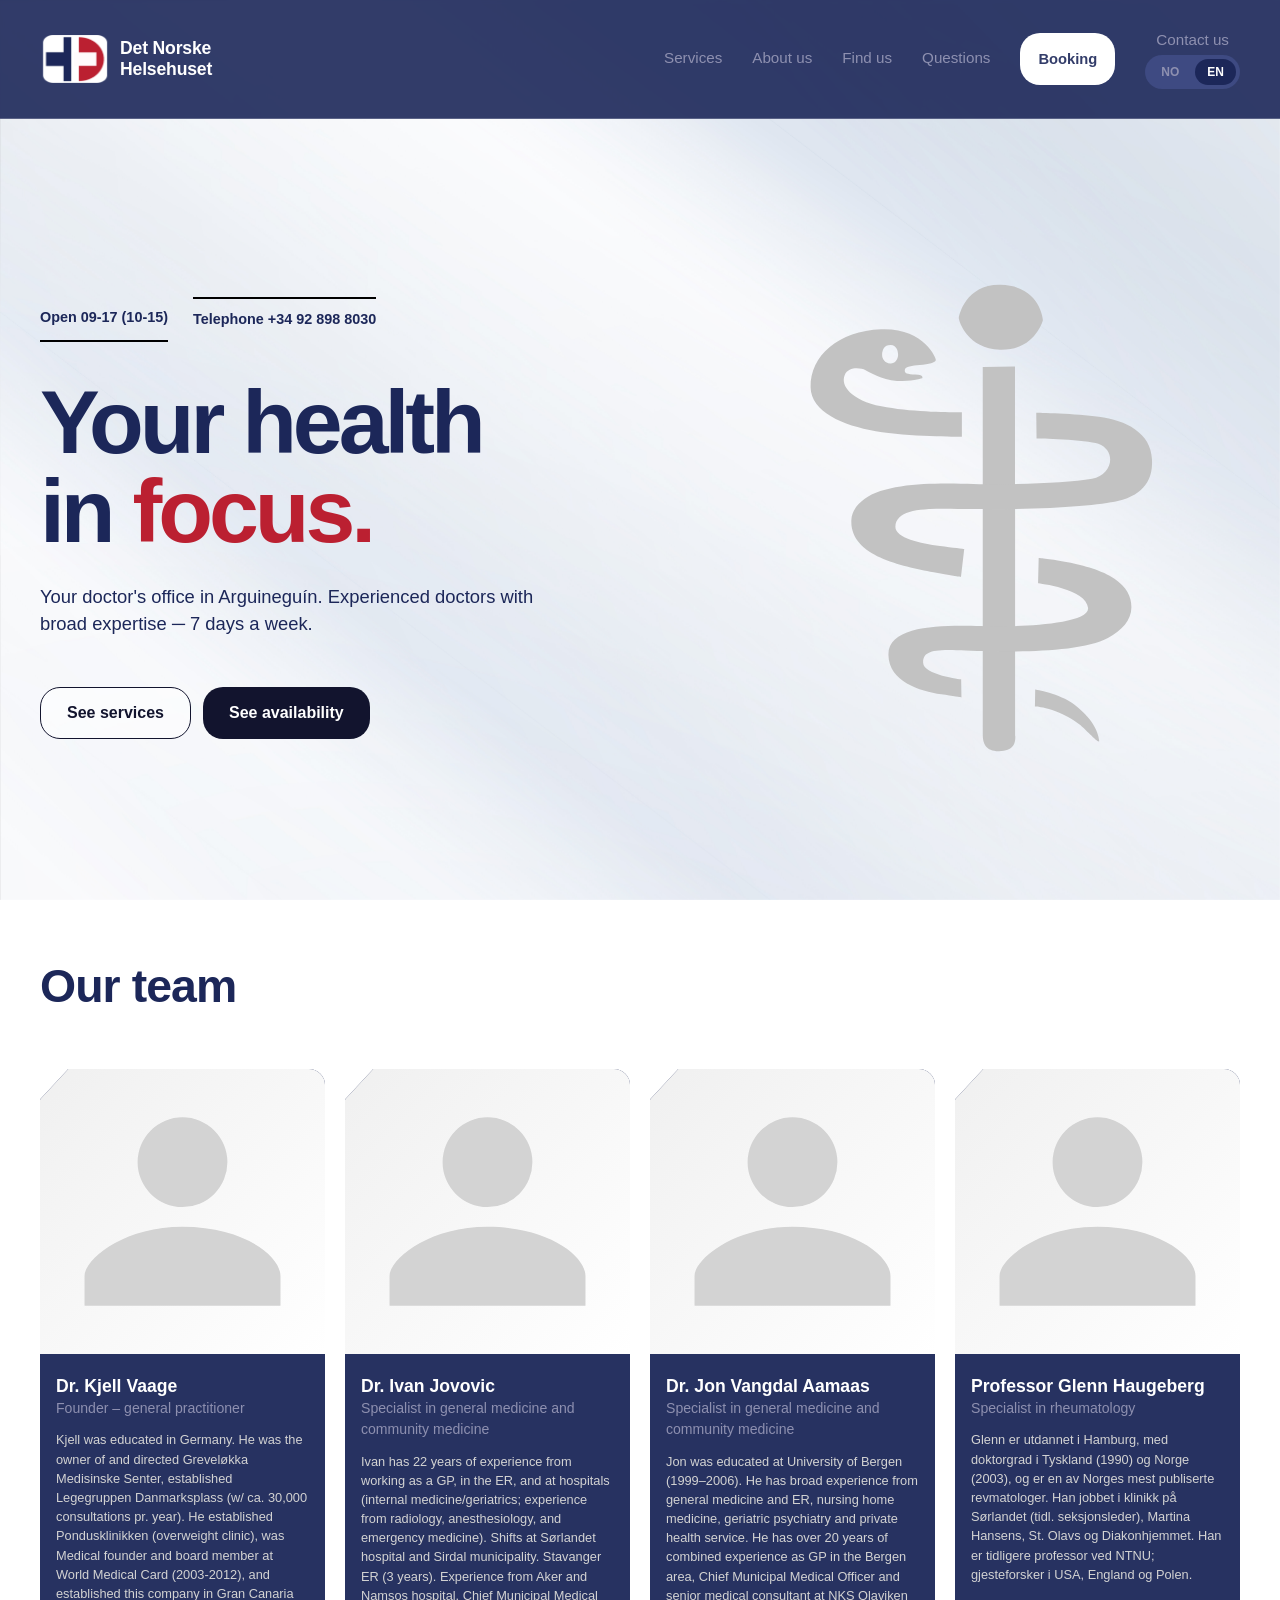
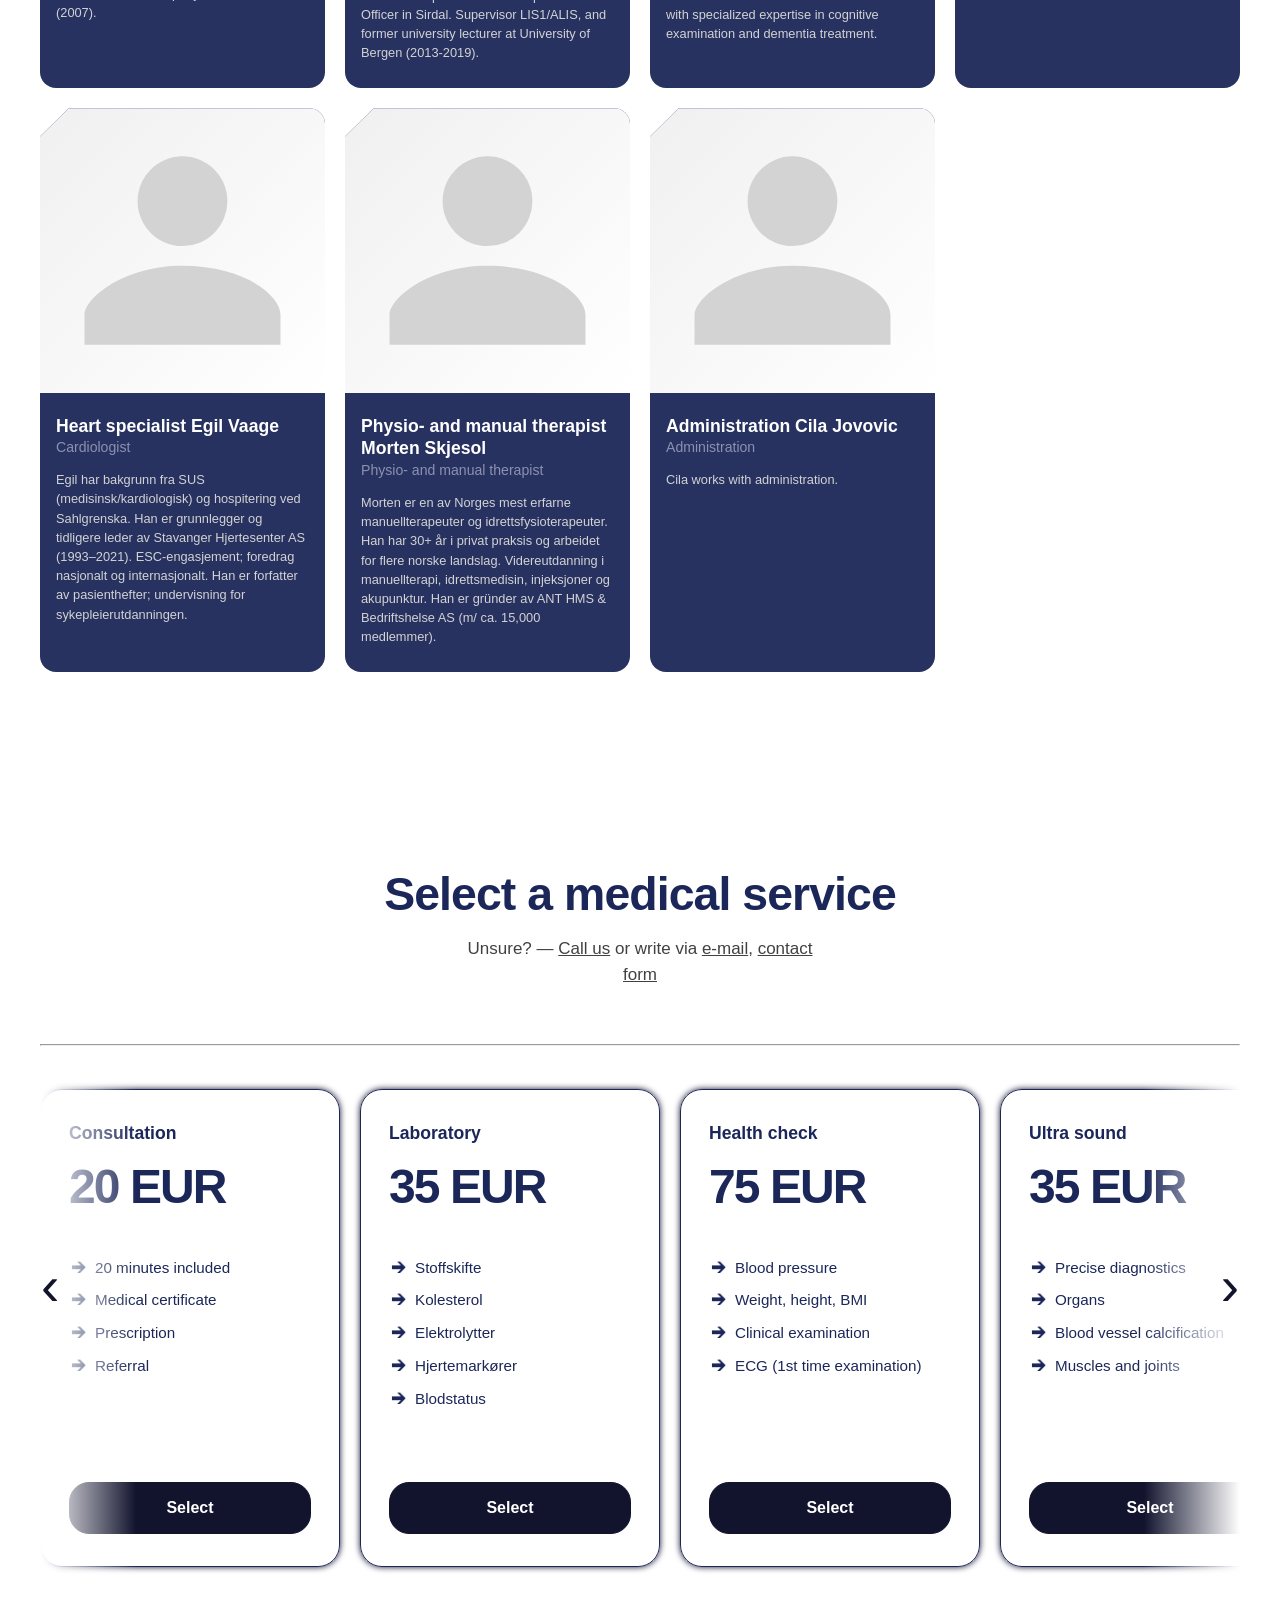
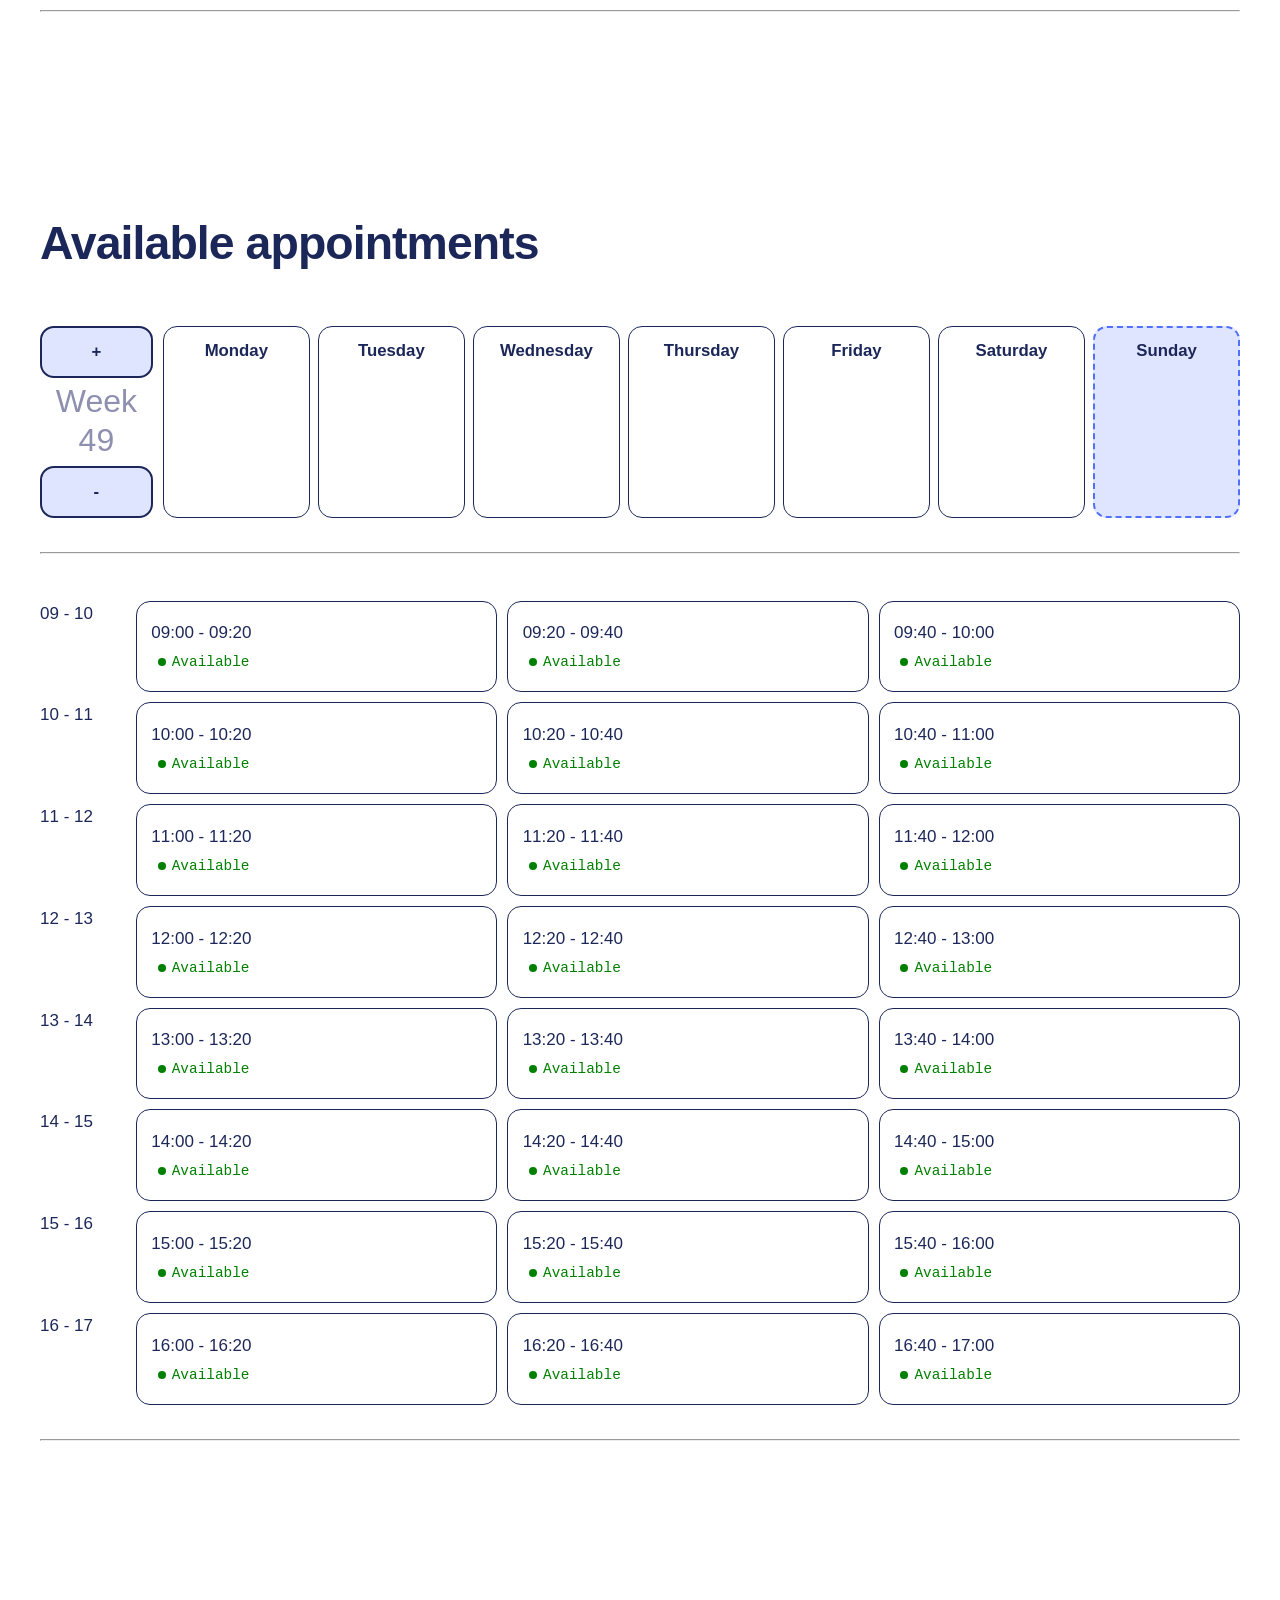
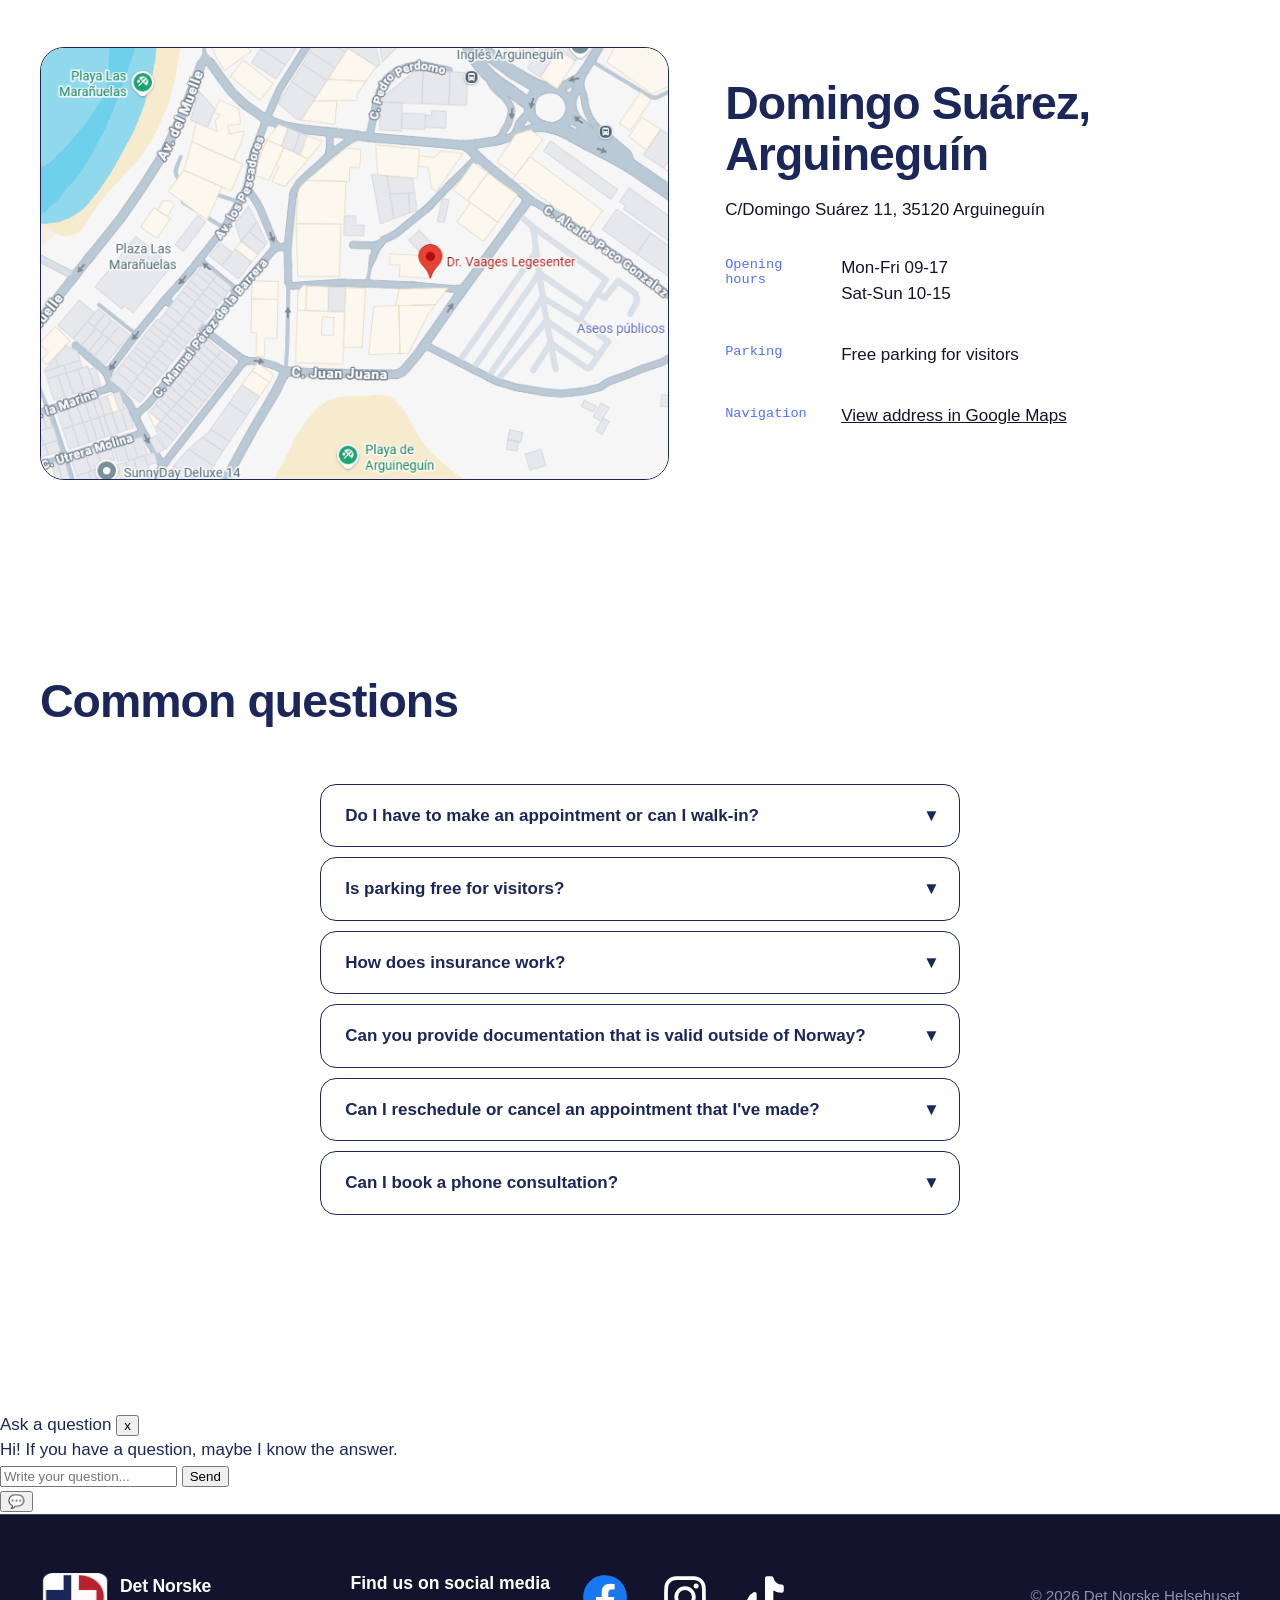
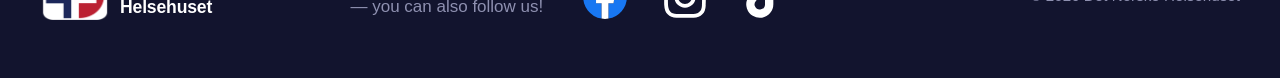
==== commit 9d440c22: "Update index.html" ====
--- a/en/index.html
+++ b/en/index.html
@@ -517,6 +517,22 @@
             </div>
         </section>
     </main>
+    <div id="spørsmål-chat">
+        <section id="spørsmål-chat-panel">
+            <header class="spørsmål-chat-header">
+                <span class="spørsmål-chat-title">Ask a question</span>
+                <button id="spørsmål-chat-close" type="button">x</button>
+            </header>
+            <div id="spørsmål-chat-messages">
+                <div class="spørsmål-chat-message bot">Hi! If you have a question, maybe I know the answer.</div>
+            </div>
+            <form class="spørsmål-chat-form" id="spørsmål-chat-form">
+                <input id="spørsmål-chat-input" type="text" placeholder="Write your question..." autocomplete="off">
+                <button id="spørsmål-chat-send" type="submit">Send</button>
+            </form>
+        </section>
+        <button id="spørsmål-chat-toggle" type="button">💬</button>
+    </div>
     <footer>
         <div class="wrap foot-in">
             <a class="logo" onclick="countdown_reset();">
@@ -538,4 +554,4 @@
         </div>
     </footer>
 </body>
-</html>+</html>
--- a/style.css
+++ b/style.css
@@ -406,7 +406,7 @@
 .ansatte-info .talk {
 	margin-top: 1.30vh;
 	color: lightgray;
-	font: 500 .8rem/1.4 monospace;
+	font-size: 1vw;
 }
 .om-oss {
 	scroll-margin-top: -7.18vh;
@@ -793,6 +793,9 @@
   	.ansatte-grid {
 		gap: 12px;
 	}
+	.talk {
+		font-size: 2vw !important;
+	}
   	.sessions {
 		grid-template-columns: 1fr;
 	}
@@ -861,9 +864,6 @@
 	}
   	#medical-symbol, .mobile-remove, .btn-sm {
 		display: none;
-	}
-  	.talk {
-		font-size: 10px;
 	}
   	.ts-grid {
 		grid-template-columns: 100%;
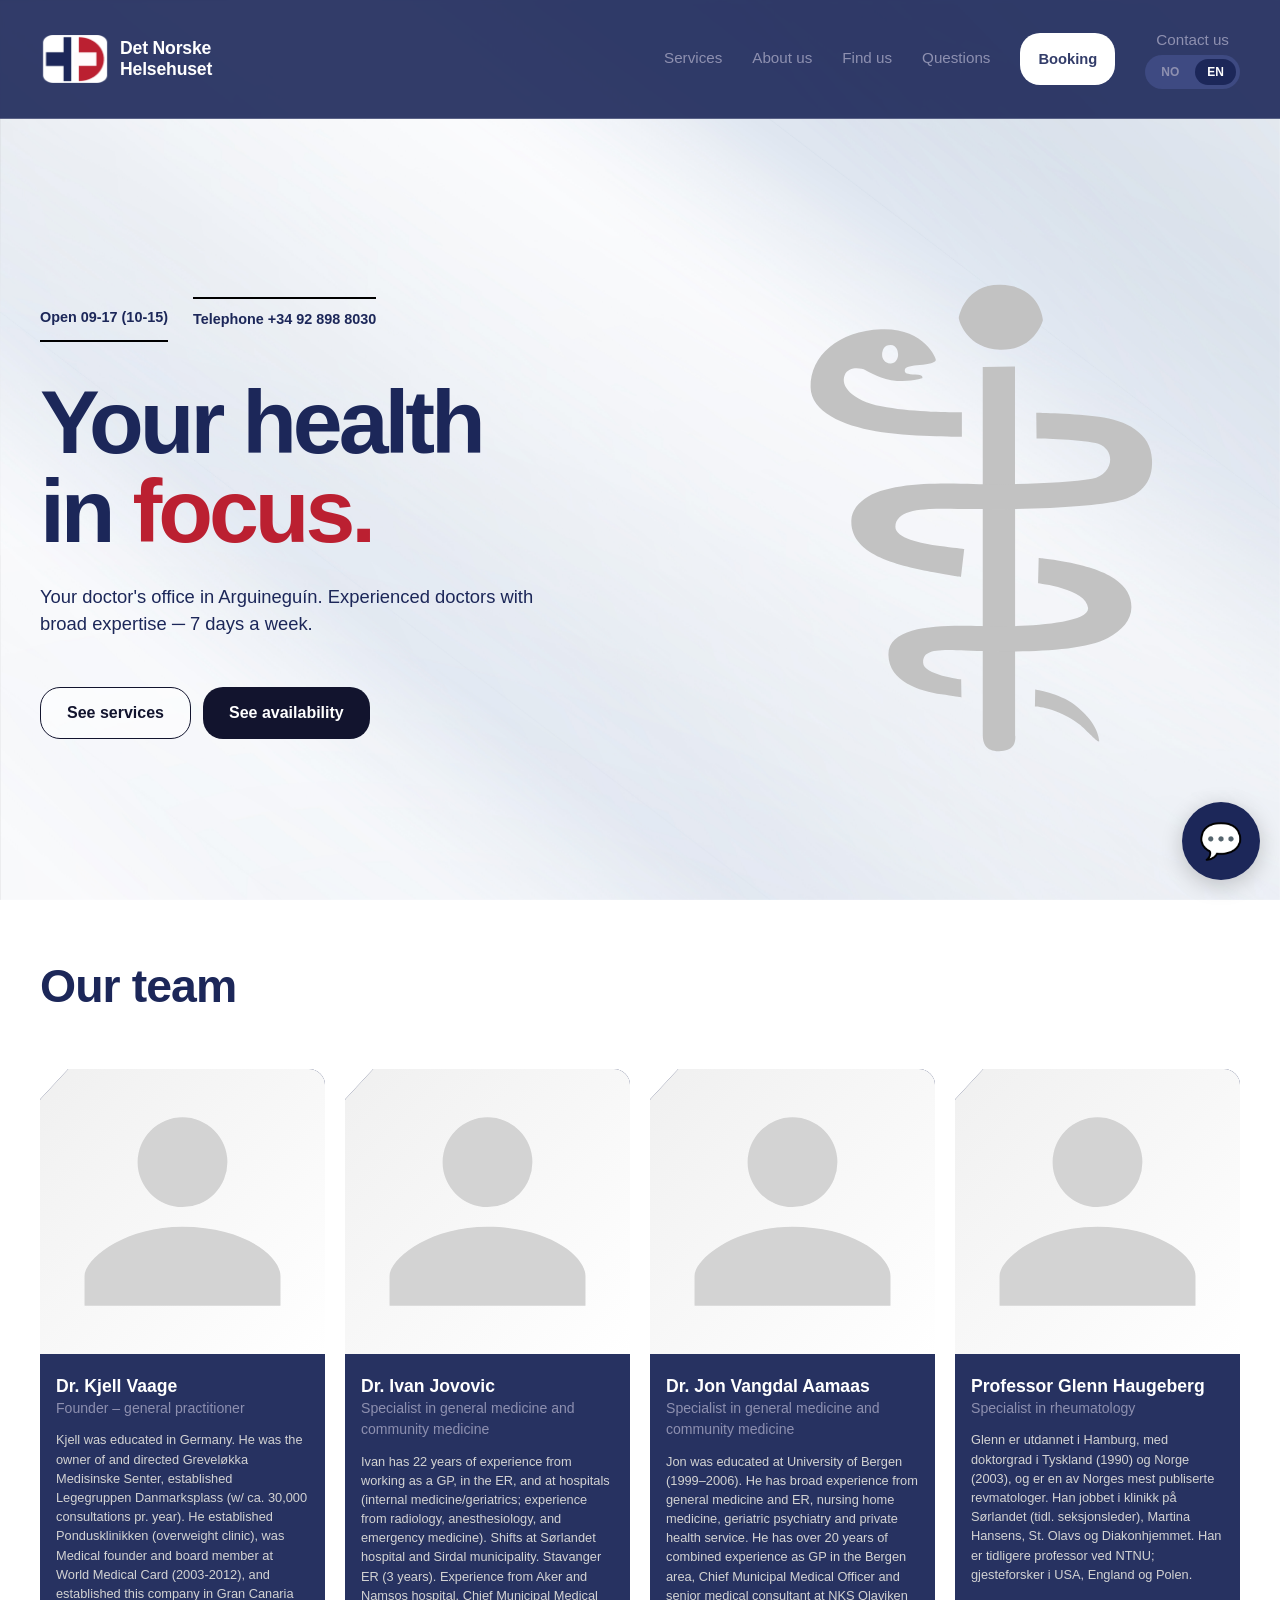
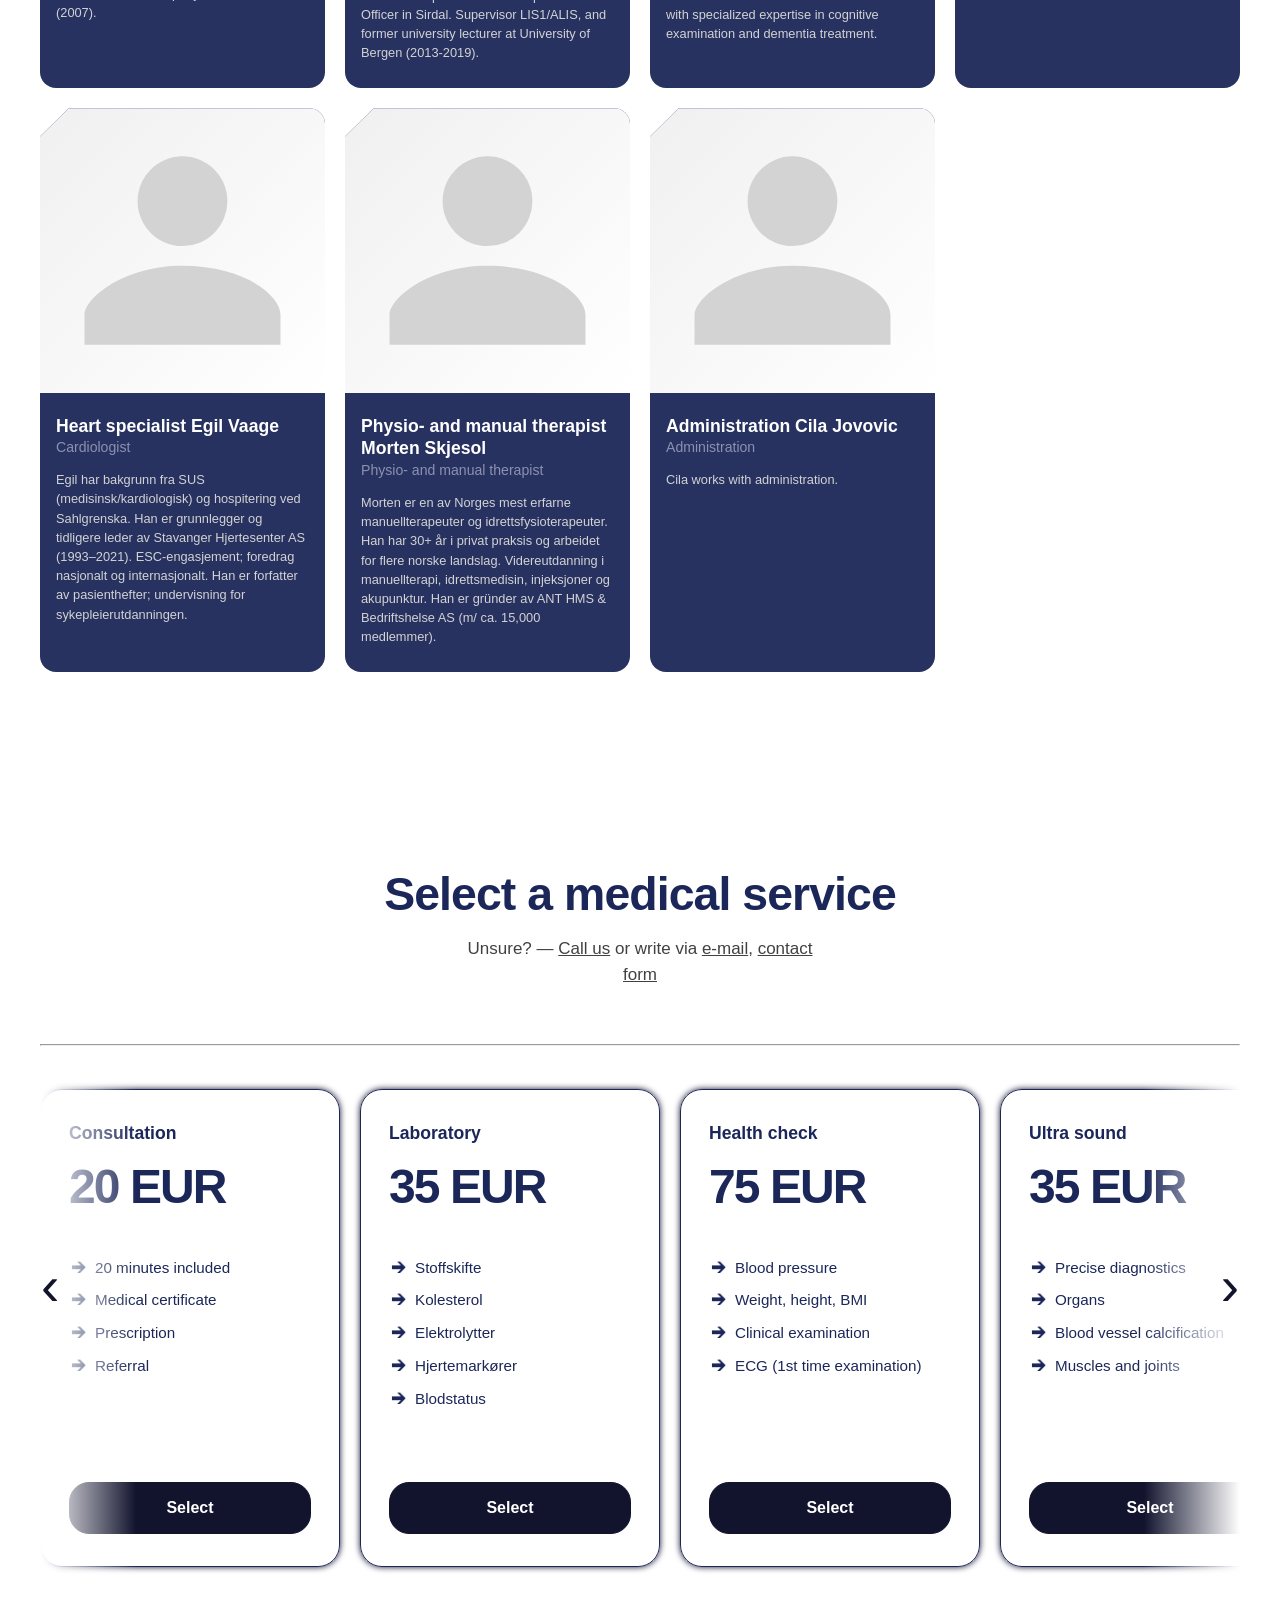
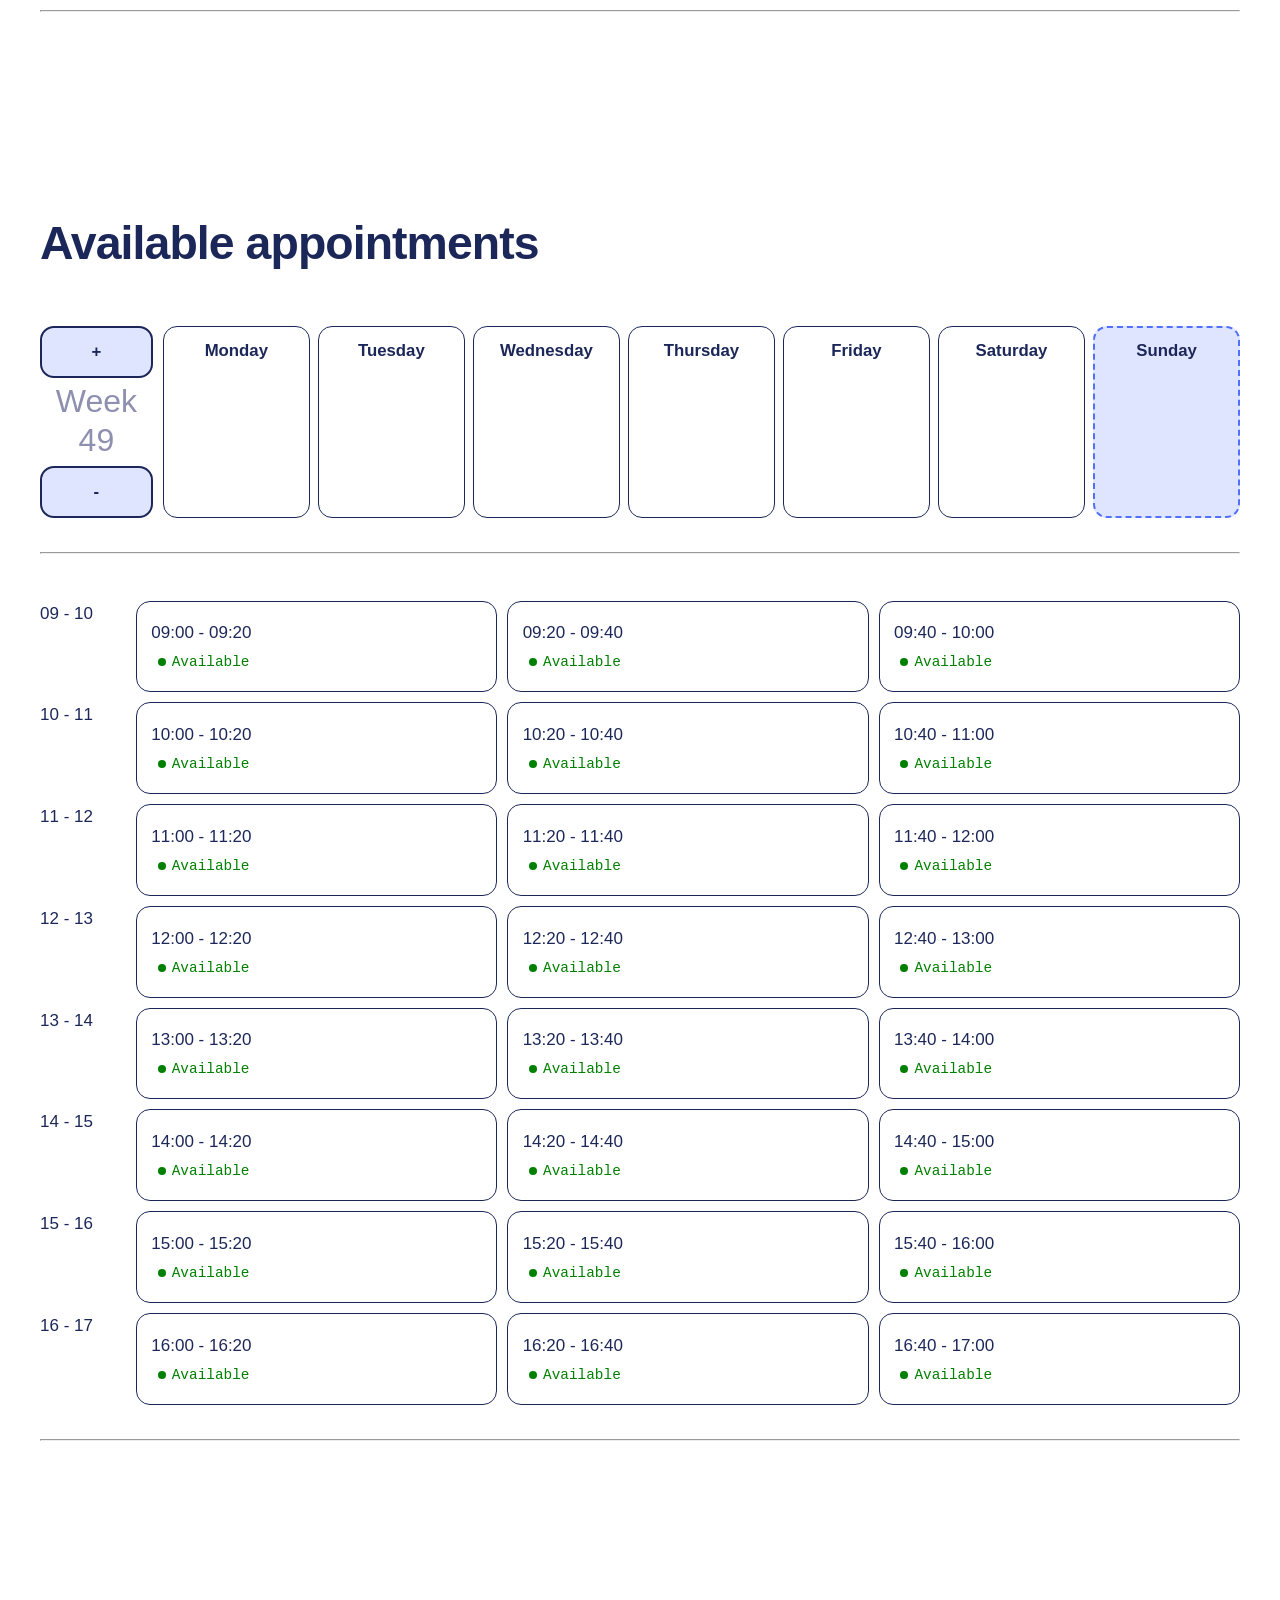
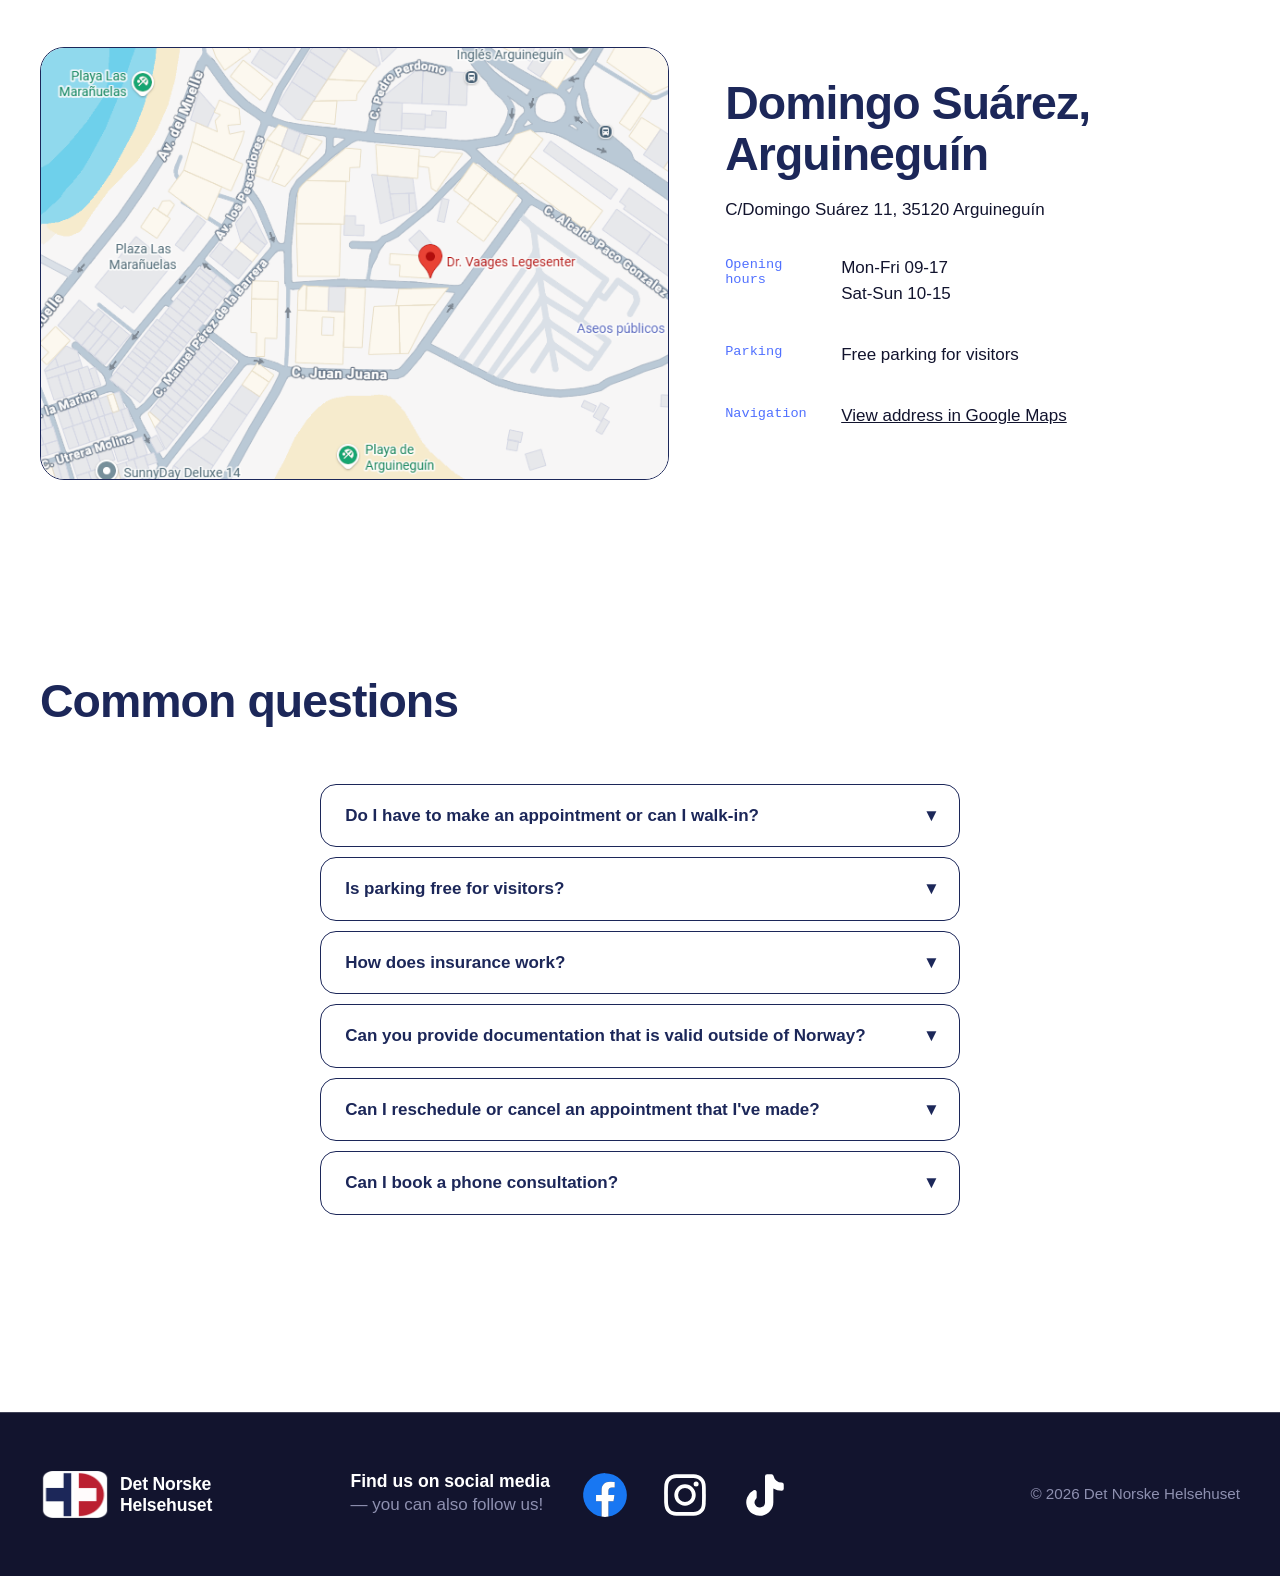
==== commit 8b59bdb2: "Update index.html" ====
--- a/en/index.html
+++ b/en/index.html
@@ -34,15 +34,15 @@
                     <div id="mobile-kontakt-language">
                         <a id="mobile-kontakt" data-action="#k-skjema" onclick="kontaktSkjema()">Contact us</a>
                         <div id="mobile-language">
-                            <a class="inactive-language" href="/no/" onclick="selectLanguage()">NO</a>
-                            <a class="active-language" href="/en/" onclick="selectLanguage()">EN</a>
+                            <a class="inactive-language" href="/no/index.html" onclick="selectLanguage()">NO</a>
+                            <a class="active-language" href="/en/index.html" onclick="selectLanguage()">EN</a>
                         </div>
                     </div>
                 </nav>
             </div>
             <div id="desktop-language">
-                <a class="inactive-language" href="/no/" onclick="selectLanguage()">NO</a>
-                <a class="active-language" href="/en/" onclick="selectLanguage()">EN</a>
+                <a class="inactive-language" href="/no/index.html" onclick="selectLanguage()">NO</a>
+                <a class="active-language" href="/en/index.html" onclick="selectLanguage()">EN</a>
             </div>
         </div>
     </header>
--- a/style.css
+++ b/style.css
@@ -253,7 +253,18 @@
 	align-items: center;
 	overflow: hidden;
 }
-
+#medical-symbol {
+	opacity: 0;
+	animation: fadeIn 2s ease forwards;
+}
+@keyframes fadeIn {
+	from {
+		opacity: 0;
+	}
+	to {
+		opacity: 1;
+	}
+}
 .logo {
 	width: 70px;
 	height: 70px;
@@ -760,6 +771,136 @@
 	background: #F4F5FF;
 }
 
+/* Chat */
+#spørsmål-chat, #spørsmål-chat * {
+    box-sizing: border-box;
+}
+
+#spørsmål-chat {
+    position: fixed;
+    right: 20px;
+    bottom: 20px;
+	color: #172033;
+	font: 15px/1.35 "Segoe UI", sans-serif;
+    z-index: 999999;
+}
+
+#spørsmål-chat-toggle {
+    width: 78px;
+    height: 78px;
+    border: 0;
+    border-radius: 50%;
+	color: white;
+	box-shadow: 0 5px 22px #0003;
+    font-size: 35px;
+    background: rgb(28, 39, 89);
+    cursor: pointer;
+}
+
+#spørsmål-chat-toggle:focus-visible, #spørsmål-chat-send:focus-visible,
+#spørsmål-chat-input:focus-visible, #spørsmål-chat-close:focus-visible {
+    outline: 3px solid #9AB3FA;
+    outline-offset: 3px;
+}
+
+#spørsmål-chat-panel {
+    display: none;
+    position: absolute;
+    right: 0;
+    bottom: 73px;
+	background: #ffffff;
+    border: 1px solid #E0E2E6;
+    border-radius: 16px;
+    width: min(min(360px, calc(100vw - 32px)), 360px);
+    height: min(500px, calc(100vh - 120px));
+    min-height: 320px;
+    box-shadow: 0 12px 40px #0002;
+    overflow: hidden;
+}
+
+#spørsmål-chat-panel.is-open {
+    display: flex;
+    flex-direction: column;
+}
+
+.spørsmål-chat-header {
+    display: flex;
+    align-items: center;
+	color: white;
+    background: rgb(28, 39, 89);
+    justify-content: space-between;
+    padding: 14px 16px;
+}
+
+.spørsmål-chat-title {
+    font-weight: 650;
+}
+
+#spørsmål-chat-close {
+    border: 0;
+    background: transparent;
+    color: white;
+    font-size: 20px;
+	padding: 2px 5px;
+    cursor: pointer;
+    line-height: 1;
+}
+
+#spørsmål-chat-messages {
+    flex: 1;
+	flex-direction: column;
+    padding: 16px;
+    display: flex;
+    gap: 10px;
+	overflow-y: auto;
+}
+
+.spørsmål-chat-message {
+	border-radius: 13px;
+    padding: 10px 12px;
+    white-space: pre-wrap;
+	max-width: 90%;
+    overflow-wrap: anywhere;
+}
+
+.spørsmål-chat-message.bot {
+    background: #E6E8EB;
+    align-self: flex-start;
+}
+
+.spørsmål-chat-message.user {
+    background: #E6E8EB;
+    align-self: flex-end;
+}
+
+.spørsmål-chat-form {
+    display: flex;
+	border-top: 1px solid #E0E2E6;
+    gap: 8px;
+    padding: 12px;
+}
+
+#spørsmål-chat-input {
+    flex: 1;
+	color: inherit;
+	font: inherit;
+    padding: 10px 12px;
+    border: 1px solid #D3D8E0;
+    border-radius: 10px;
+	min-width: 0;
+}
+
+#spørsmål-chat-send {
+    border: 0;
+    border-radius: 10px;
+	color: white;
+	font: inherit;
+    font-weight: 500;
+    background: rgb(28, 39, 89);
+    padding: 0 15px;
+    cursor: pointer;
+}
+
 @media (max-width: 1535px) {
  	#kontakt {
 		display: none;
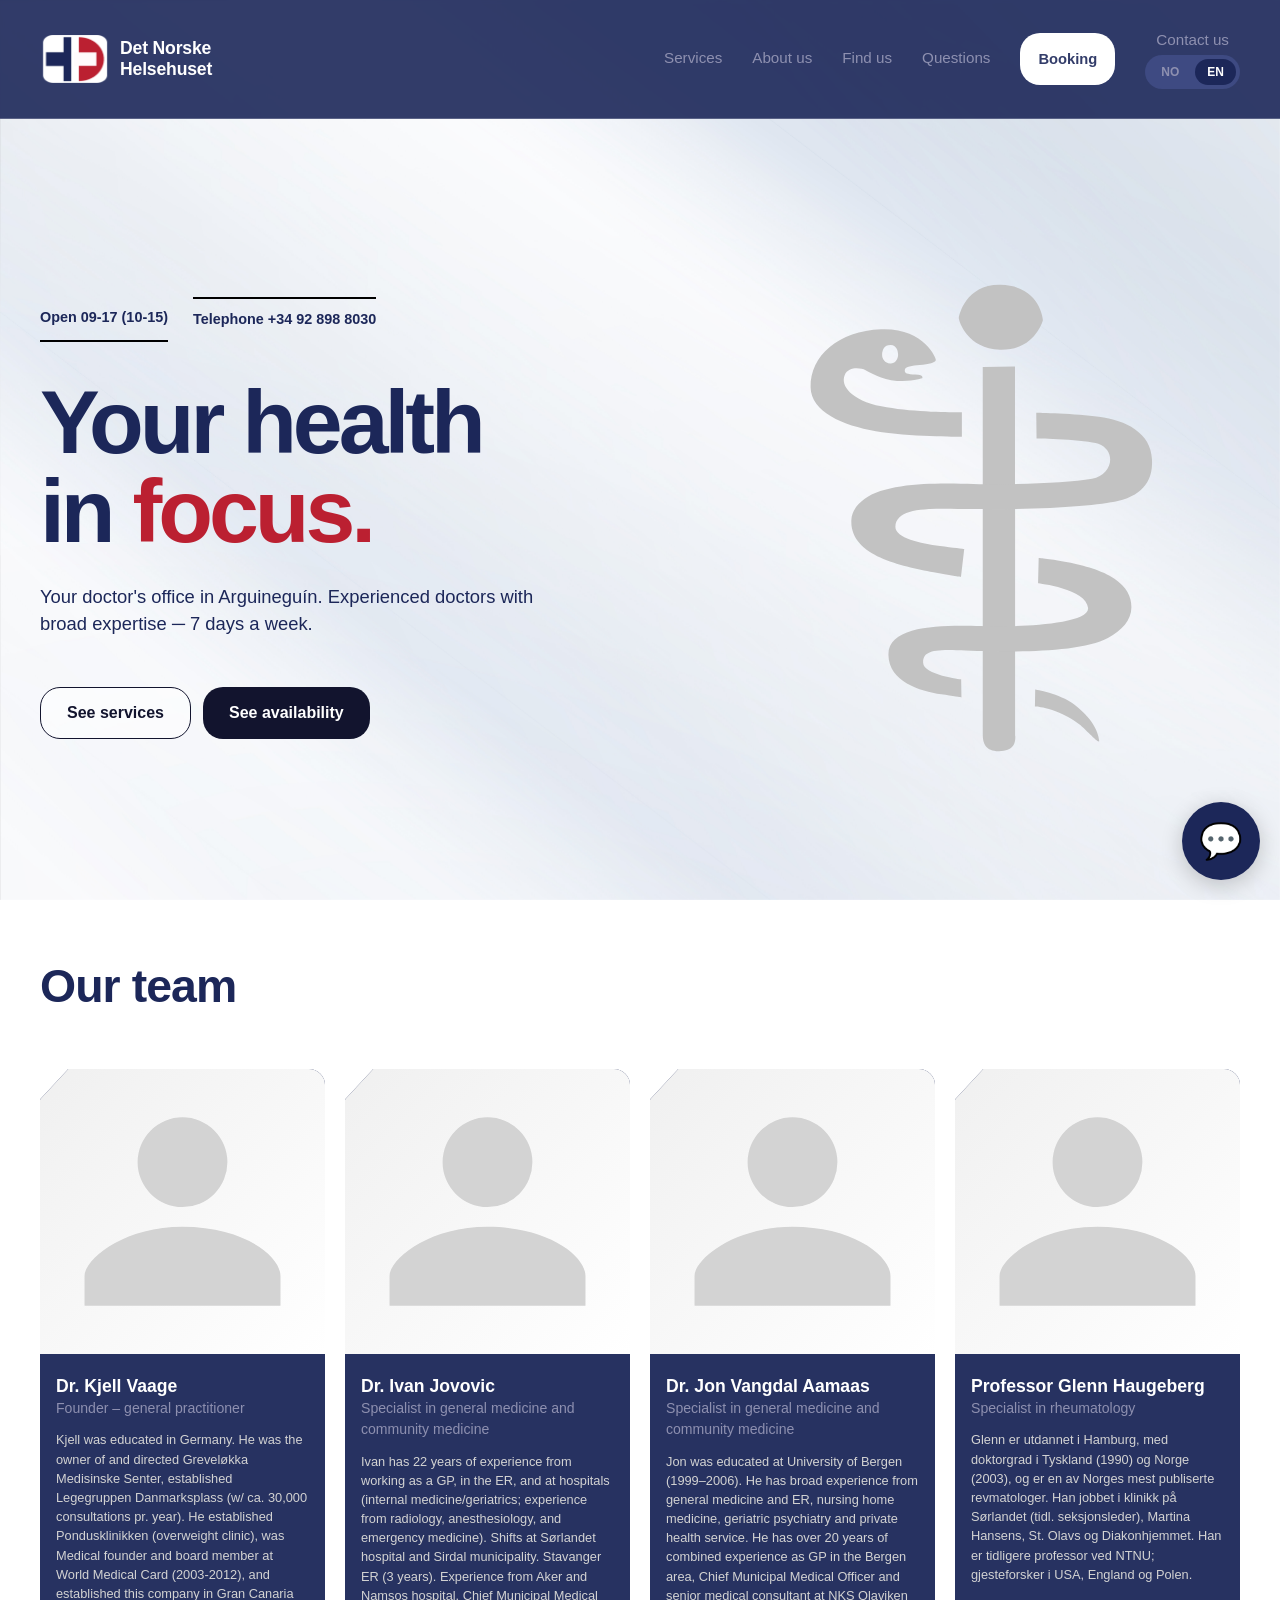
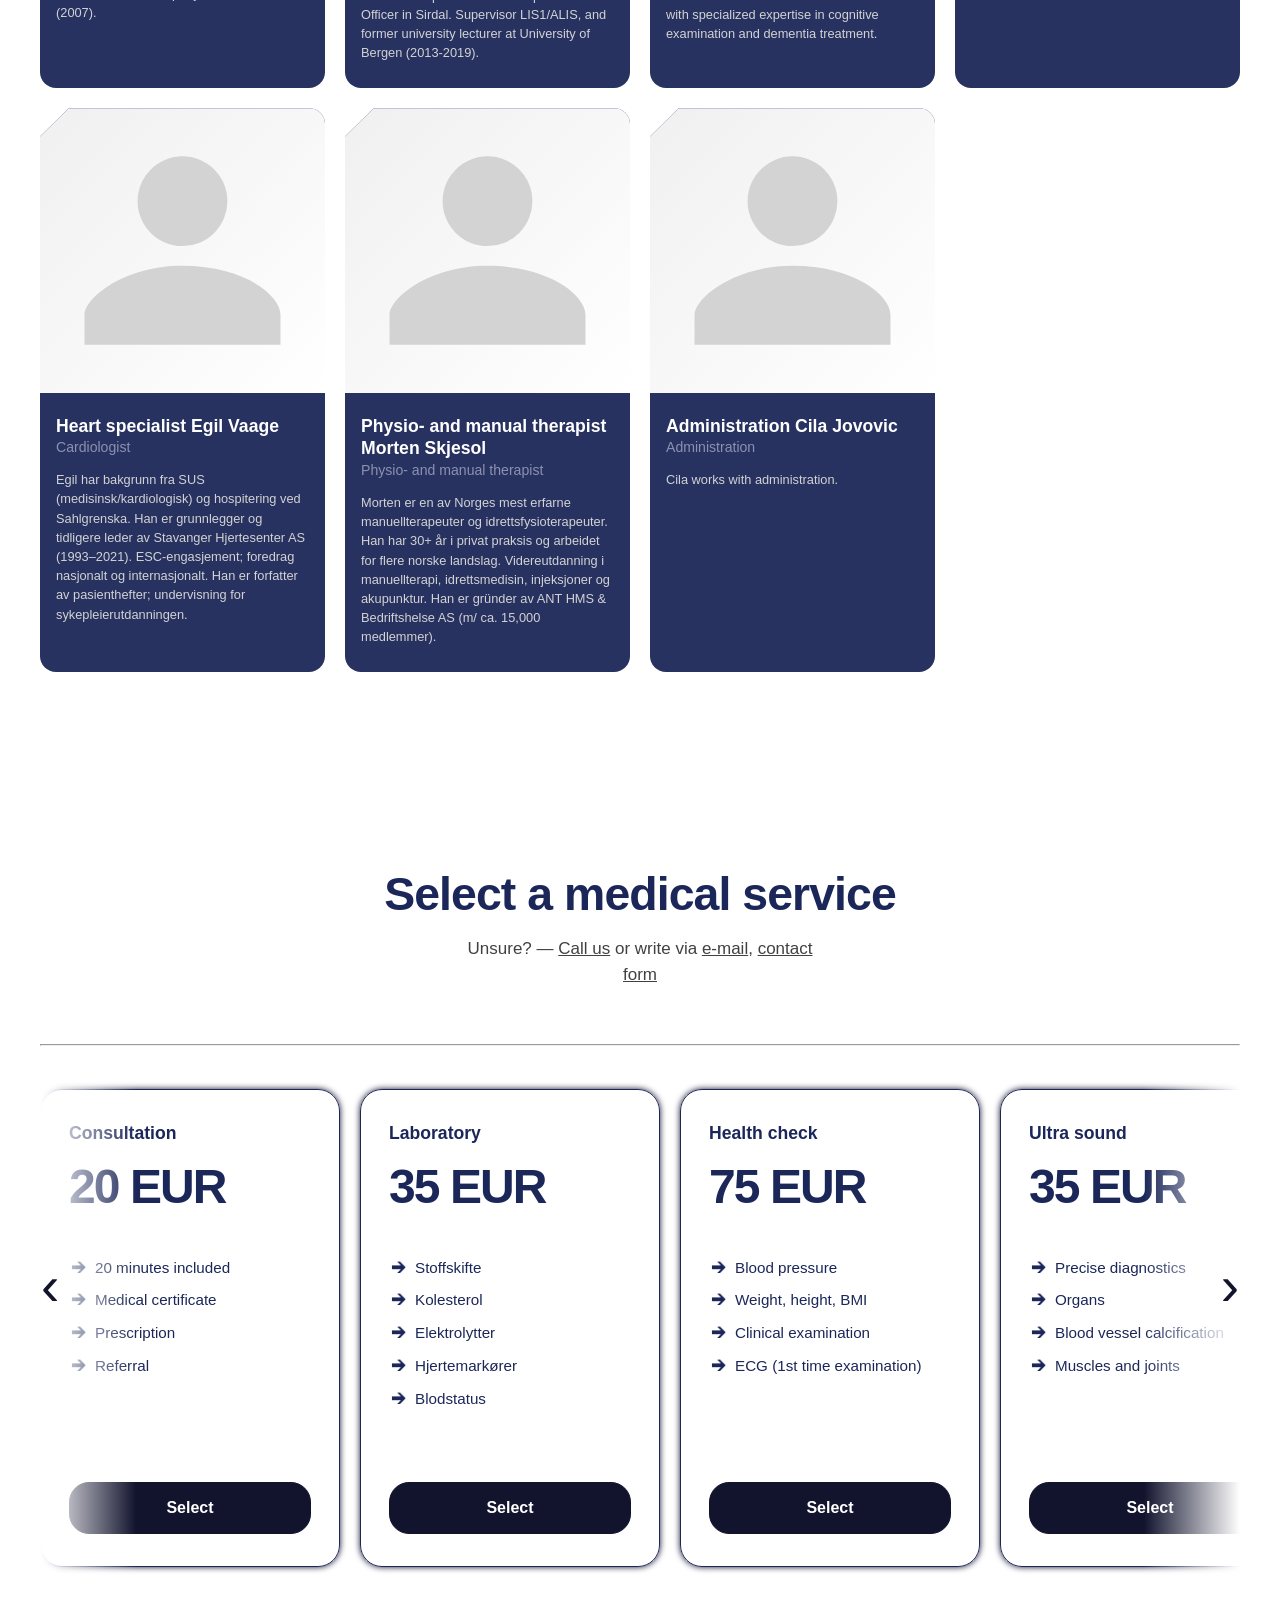
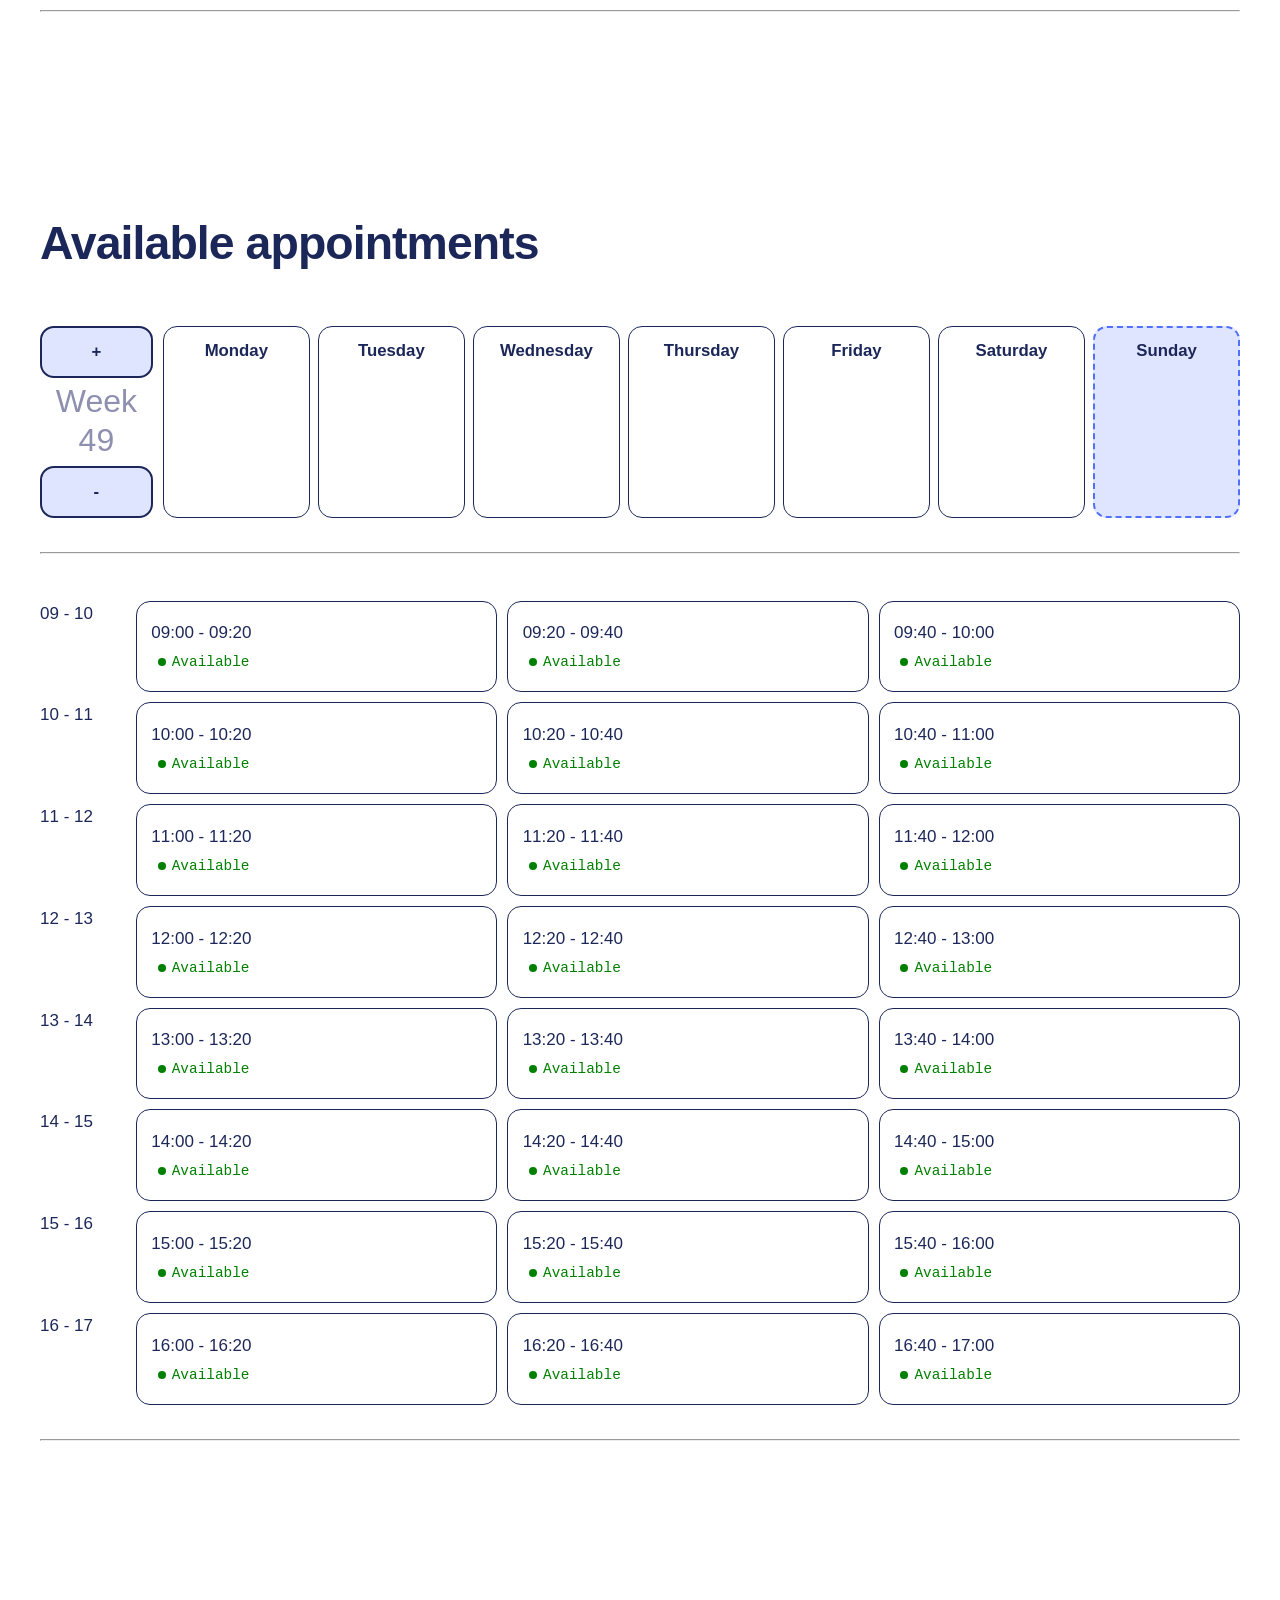
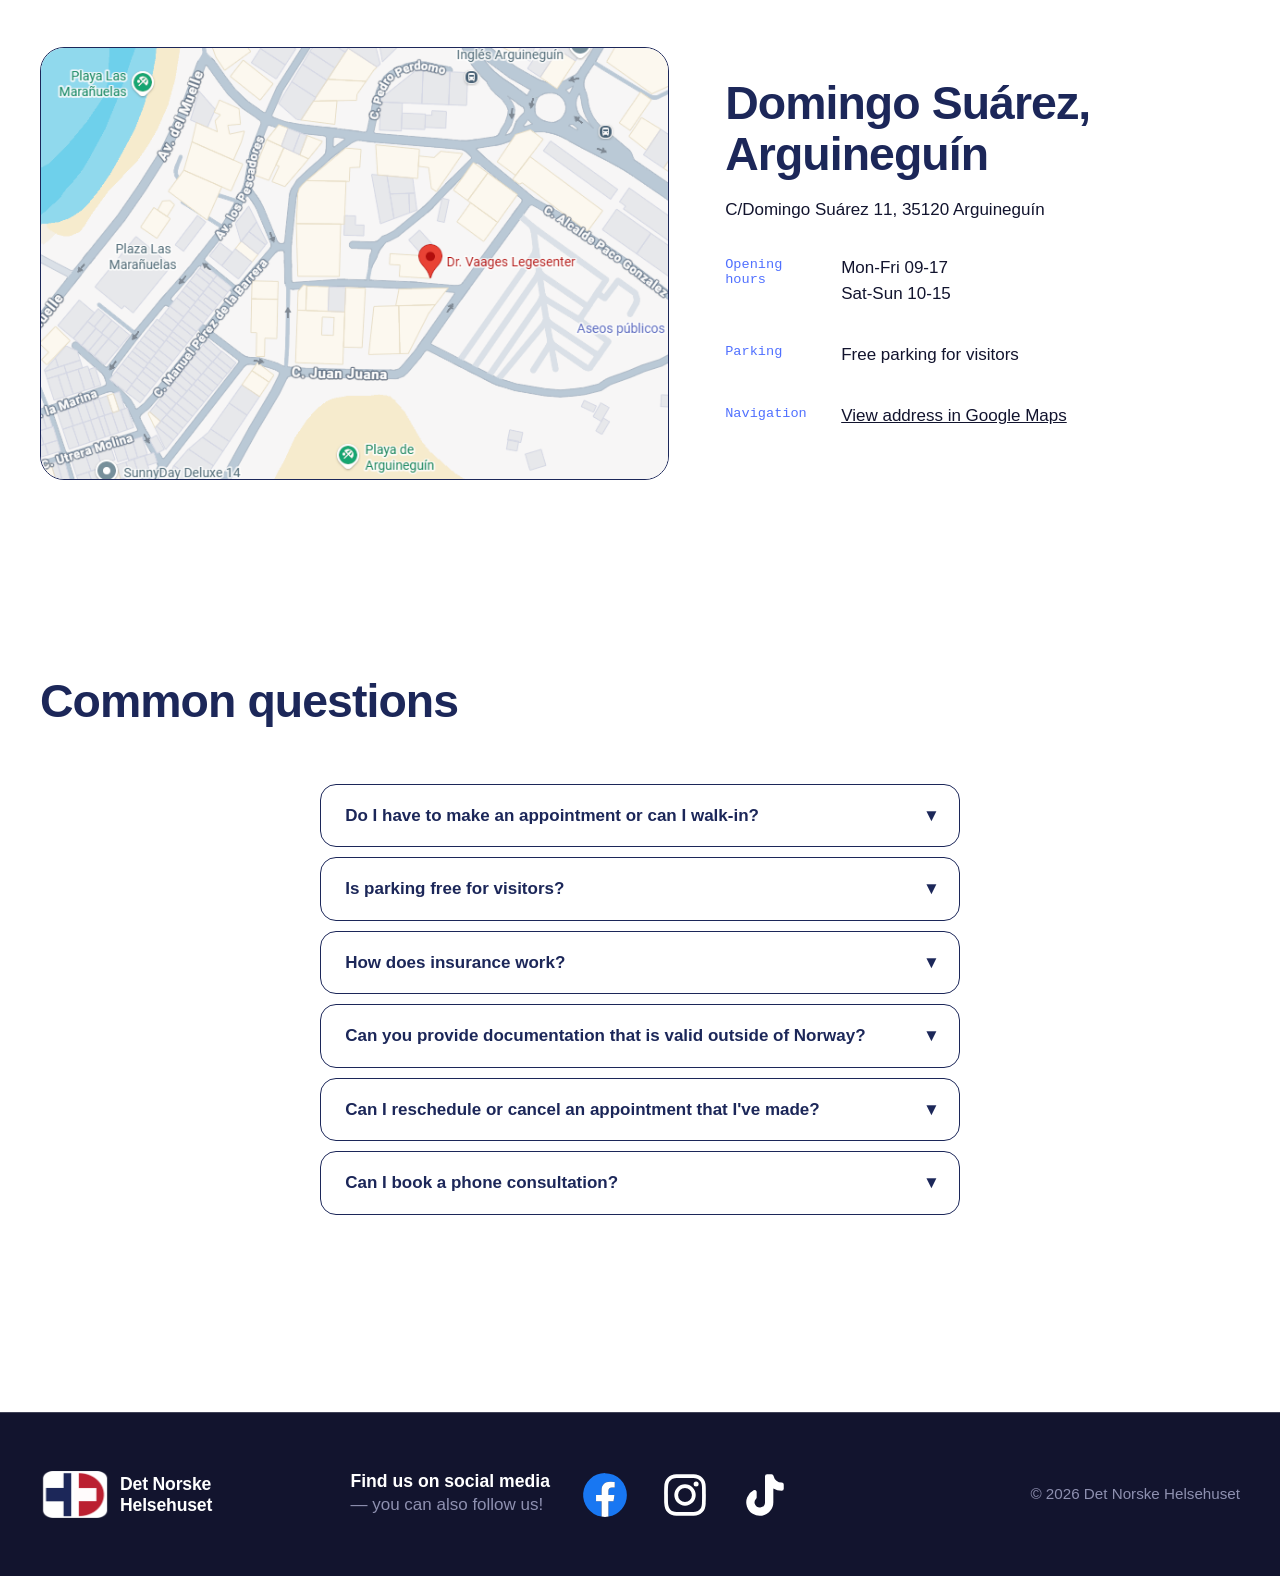
==== commit fb6c8cf8: "Update index.html" ====
--- a/en/index.html
+++ b/en/index.html
@@ -34,15 +34,15 @@
                     <div id="mobile-kontakt-language">
                         <a id="mobile-kontakt" data-action="#k-skjema" onclick="kontaktSkjema()">Contact us</a>
                         <div id="mobile-language">
-                            <a class="inactive-language" href="/no/index.html" onclick="selectLanguage()">NO</a>
-                            <a class="active-language" href="/en/index.html" onclick="selectLanguage()">EN</a>
+                            <a class="inactive-language" href="../no/index.html" onclick="selectLanguage()">NO</a>
+                            <a class="active-language" href="../en/index.html" onclick="selectLanguage()">EN</a>
                         </div>
                     </div>
                 </nav>
             </div>
             <div id="desktop-language">
-                <a class="inactive-language" href="/no/index.html" onclick="selectLanguage()">NO</a>
-                <a class="active-language" href="/en/index.html" onclick="selectLanguage()">EN</a>
+                <a class="inactive-language" href="../no/index.html" onclick="selectLanguage()">NO</a>
+                <a class="active-language" href="../en/index.html" onclick="selectLanguage()">EN</a>
             </div>
         </div>
     </header>
--- a/style.css
+++ b/style.css
@@ -255,7 +255,7 @@
 }
 #medical-symbol {
 	opacity: 0;
-	animation: fadeIn 2s ease forwards;
+	animation: fadeIn 2s ease 1s forwards;
 }
 @keyframes fadeIn {
 	from {
@@ -321,6 +321,10 @@
 	padding: 17vh 0 10.92vh;
 	min-height: 0;
 	align-items: center;
+}
+.hero-copy {
+	opacity: 0;
+	animation: fadeIn 2s ease forwards;
 }
 .hero-in {
 	position: relative;
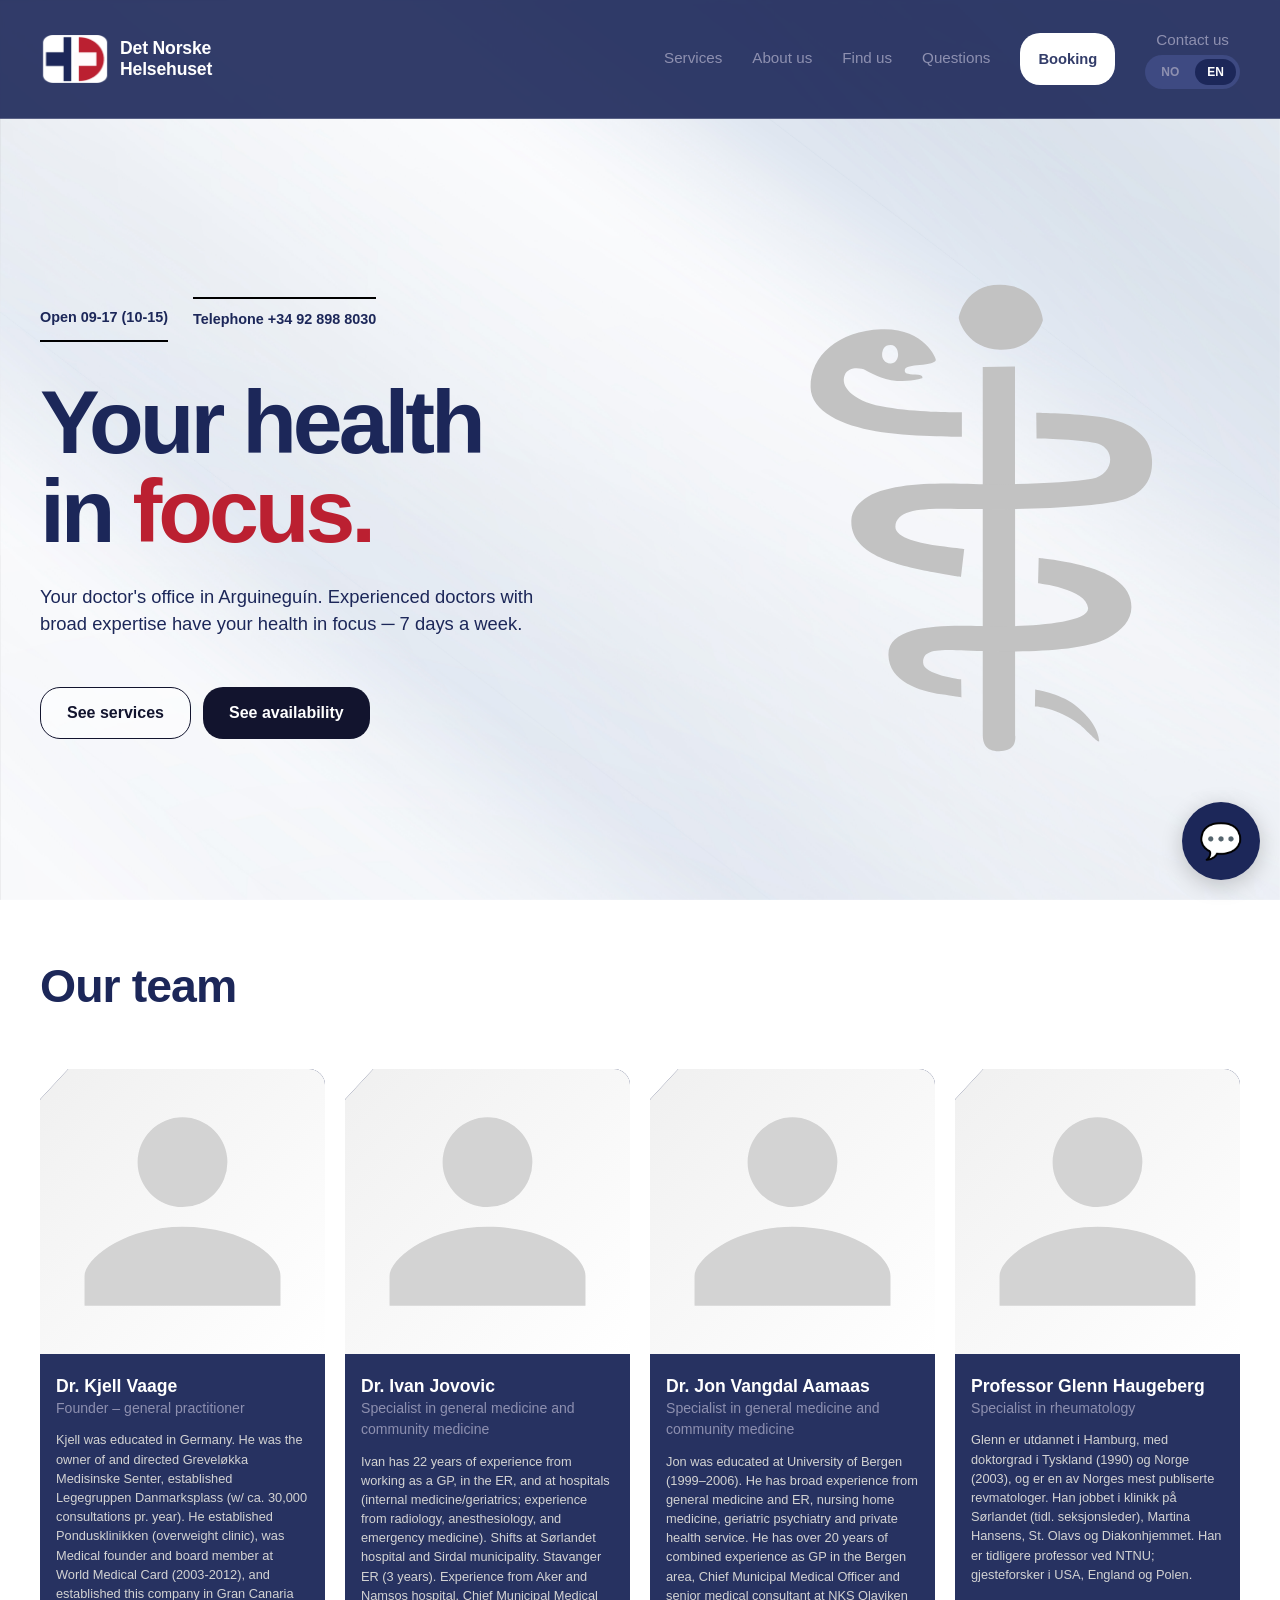
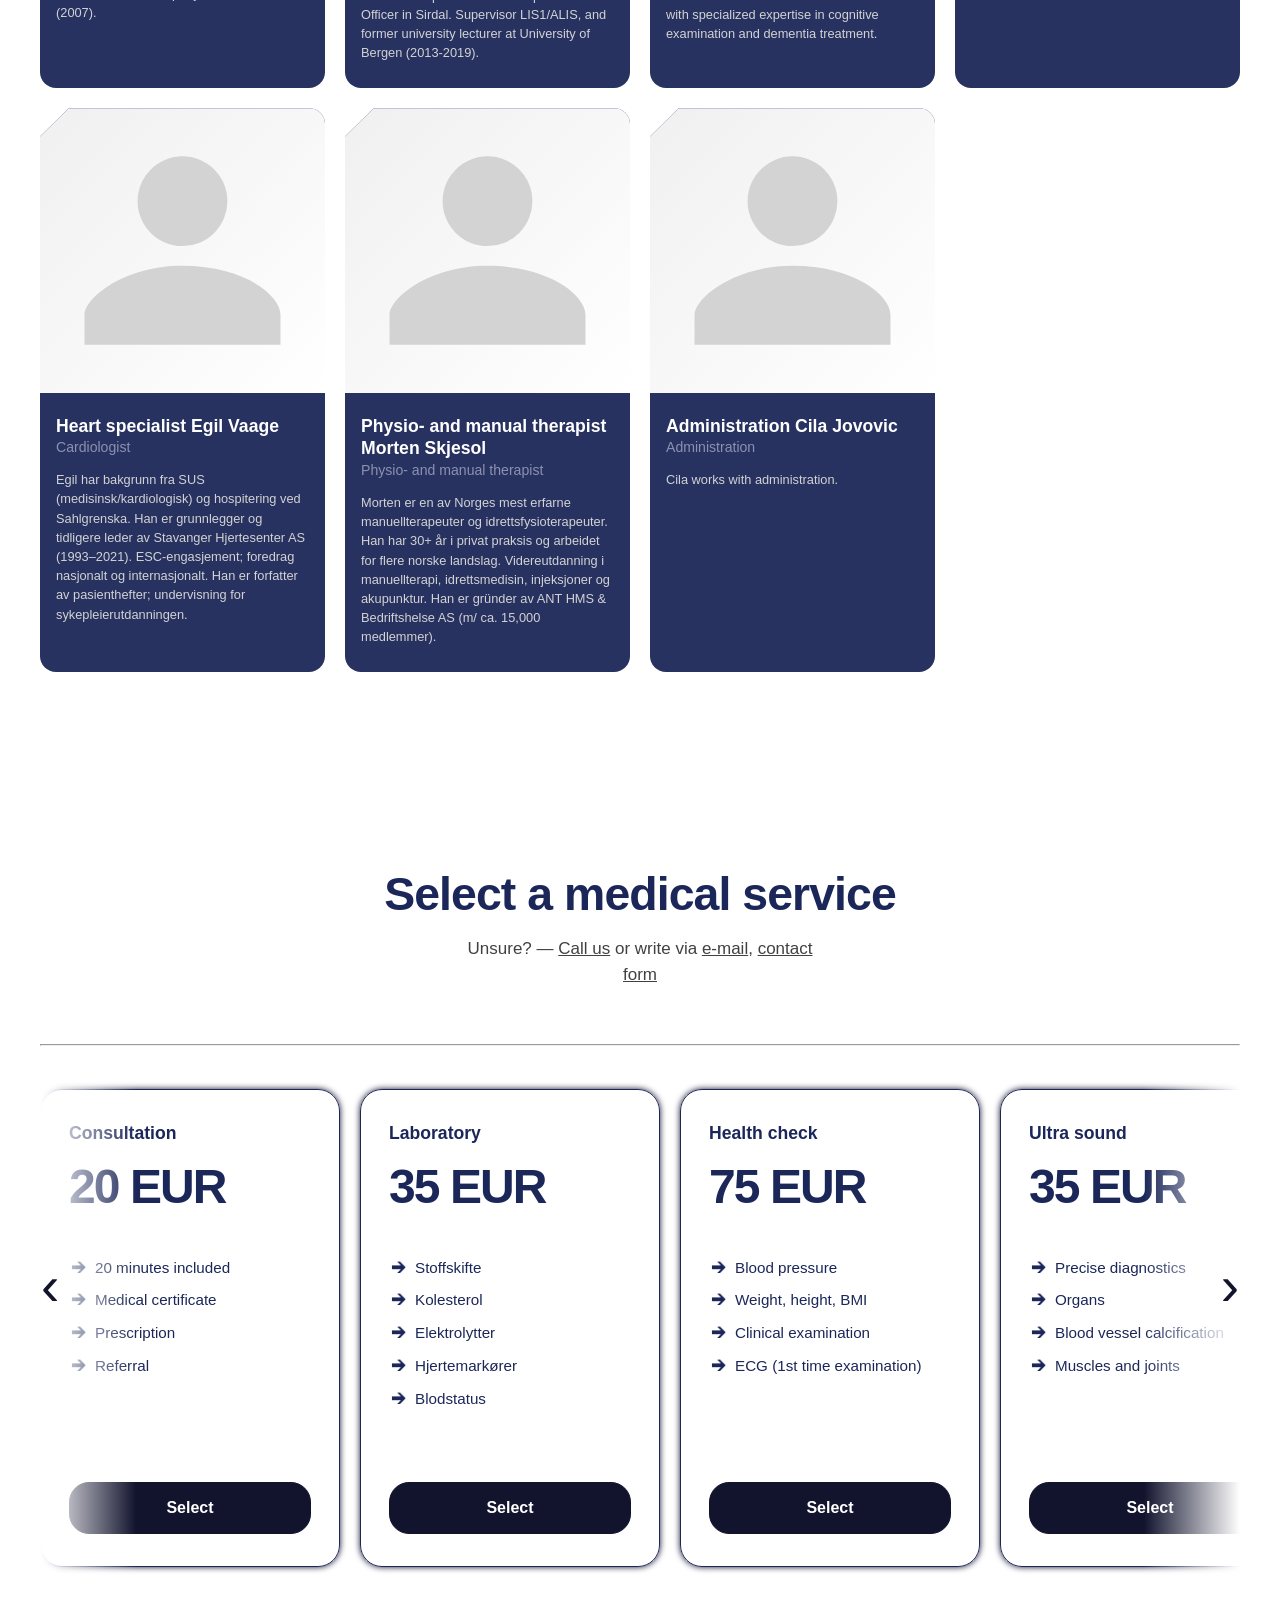
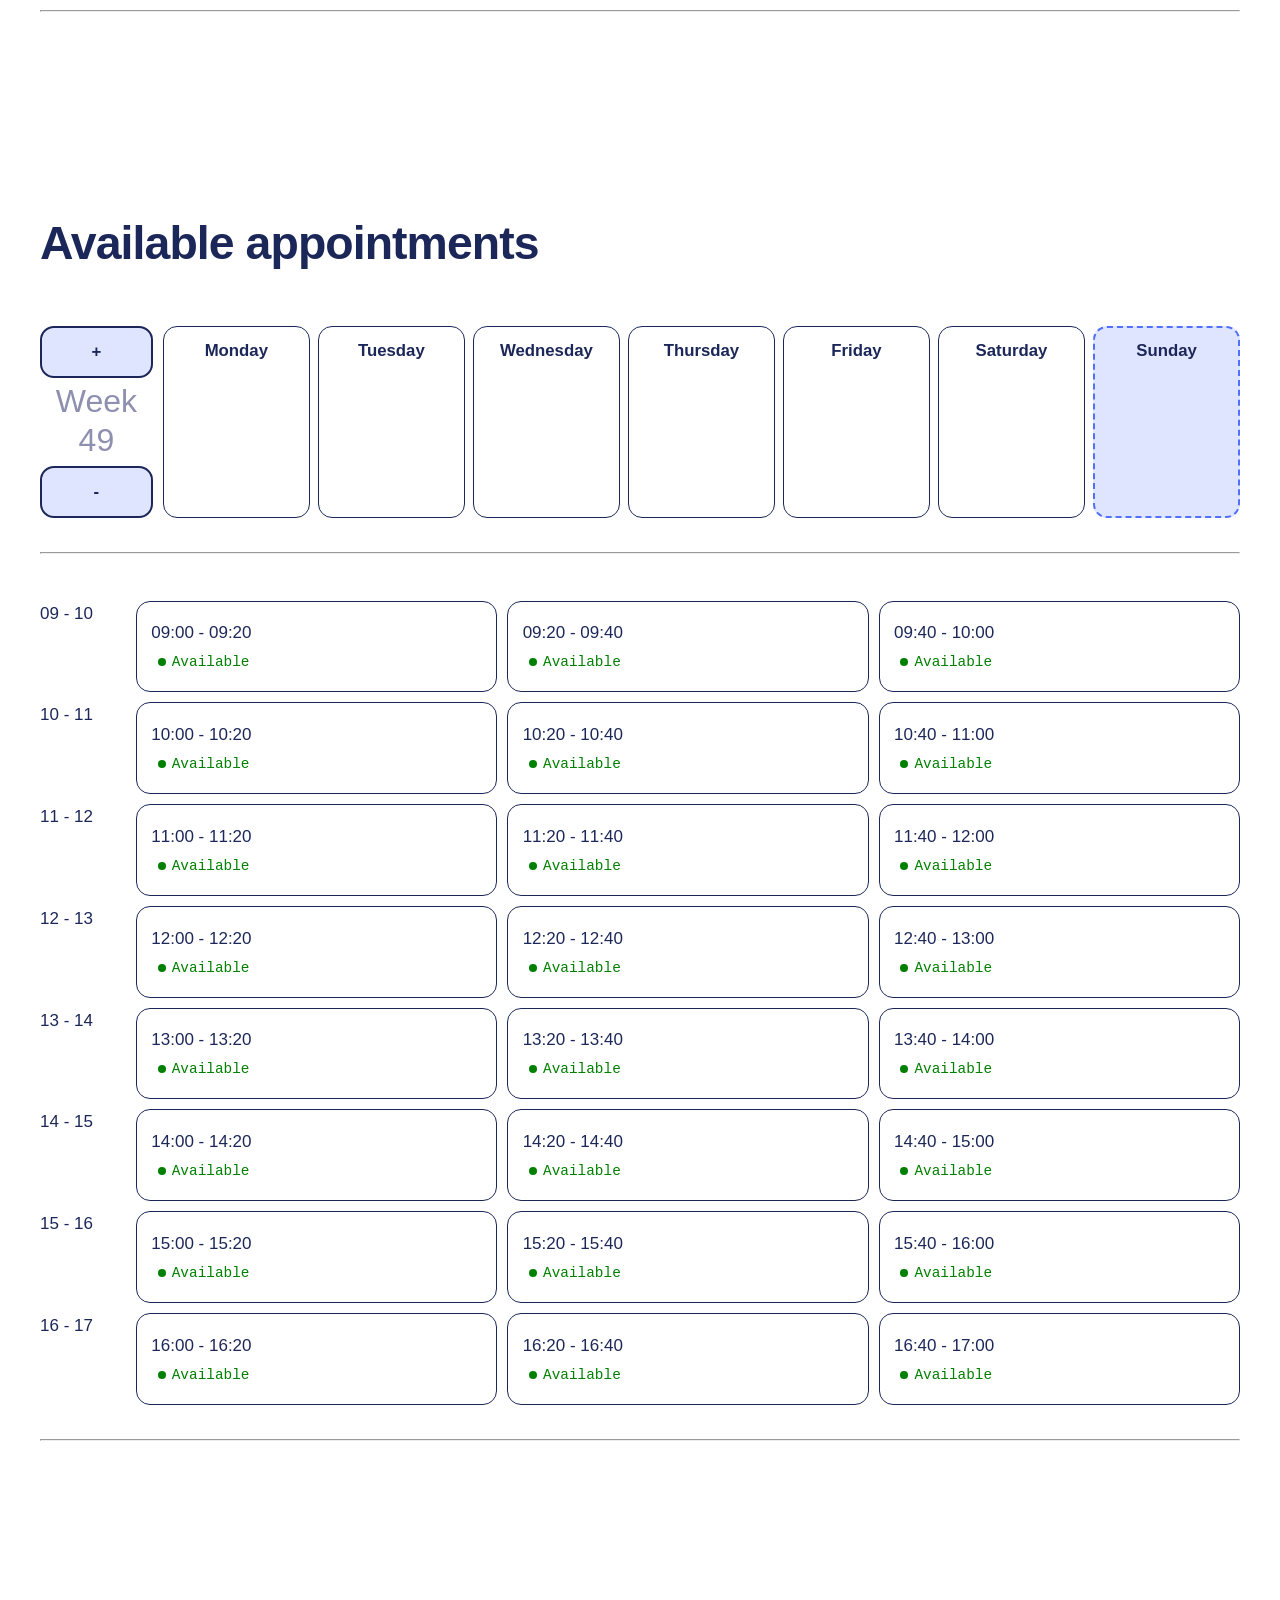
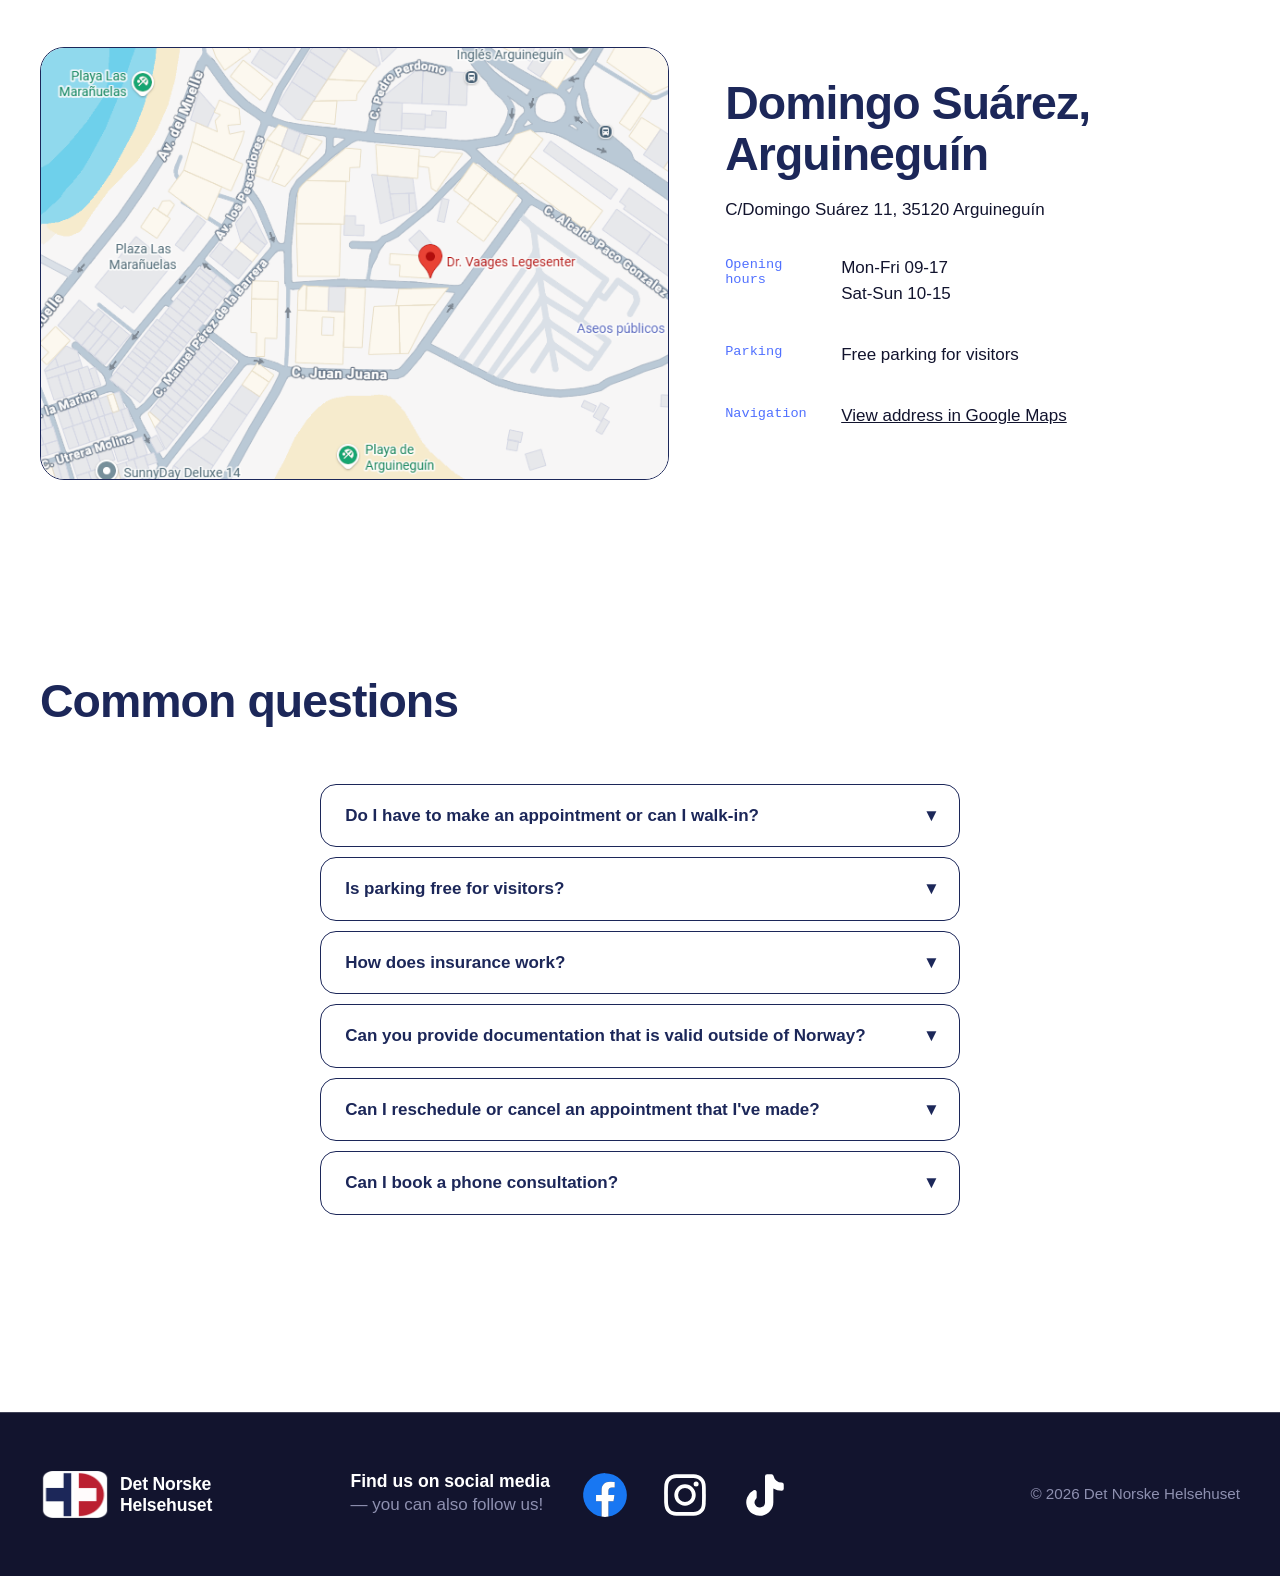
==== commit fce95749: "Update index.html" ====
--- a/en/index.html
+++ b/en/index.html
@@ -3,17 +3,37 @@
 <head>
     <title>Det Norske Helsehuset — Doctor's office in Arguineguín</title>
     <meta charset="utf-8">
+    <link rel="canonical" href="https://www.helsehuset.es/">
     <meta name="viewport" content="width=device-width, initial-scale=1">
-    <meta name="description" content="Legetjenester i Arguineguín">
+    <meta name="description" content="Medical services in Arguineguín — experienced doctors with broad expertise.
+        We have precise diagnostics and good medical and aesthetic treatments.">
     <meta name="google" content="notranslate">
-    <meta property="og:title" content="Det Norske Helsehuset — Legekontor i Arguineguín">
+    <meta name="twitter:card" content="summary_large_image">
+    <meta name="twitter:title" content="Det Norske Helsehuset — Doctor's office in Arguineguín">
+    <meta name="twitter:description" content="Medical services in Arguineguín — experienced doctors with broad expertise.
+        We have precise diagnostics and good medical and aesthetic treatments.">
+    <meta property="og:url" content="https://www.helsehuset.es/">
+    <meta property="og:site_name" content="Det Norske Helsehuset"
+    <meta property="og:title" content="Det Norske Helsehuset — Doctor's office in Arguineguín">
     <meta property="og:type" content="website">
-    <meta property="og:description" content="Legetjenester i Arguineguín">
-    <meta property="og:image" content="../images/icon-logo-web.png">
+    <meta property="og:description" content="Medical services in Arguineguín">
+    <meta property="og:image" content="https://www.helsehuset.es/images/icon-logo-web.png">
+    <meta property="og:locale" content="en_US">
     <meta name="theme-color" content="#1C2759">
     <link rel="icon" href="../images/icon-logo-web.png">
     <link rel="stylesheet" href="../style.css">
+    <link rel="apple-touch-icon" href="../images/apple-touch-icon.png">
+    <link rel="icon" type="image/png" sizes="32x32" href="../images/favicon-32x32.png">
+    <link rel="manifest" href="../site.webmanifest">
     <script src="../script.js" defer></script>
+    <script type="application/ld+json">
+        {
+            "@context": "https://schema.org",
+            "@type": "MedicalEntity",
+            "name": "Det Norske Helsehuset",
+            "url": "https://www.helsehuset.es/"
+        }
+    </script>
 </head>
 <body>
     <div class="main-background"></div>
@@ -34,15 +54,15 @@
                     <div id="mobile-kontakt-language">
                         <a id="mobile-kontakt" data-action="#k-skjema" onclick="kontaktSkjema()">Contact us</a>
                         <div id="mobile-language">
-                            <a class="inactive-language" href="../no/index.html" onclick="selectLanguage()">NO</a>
-                            <a class="active-language" href="../en/index.html" onclick="selectLanguage()">EN</a>
+                            <a class="inactive-language" href="/no/" onclick="selectLanguage()">NO</a>
+                            <a class="active-language" href="/en/" onclick="selectLanguage()">EN</a>
                         </div>
                     </div>
                 </nav>
             </div>
             <div id="desktop-language">
-                <a class="inactive-language" href="../no/index.html" onclick="selectLanguage()">NO</a>
-                <a class="active-language" href="../en/index.html" onclick="selectLanguage()">EN</a>
+                <a class="inactive-language" href="/no/" onclick="selectLanguage()">NO</a>
+                <a class="active-language" href="/en/" onclick="selectLanguage()">EN</a>
             </div>
         </div>
     </header>
@@ -60,13 +80,13 @@
                         </span>
                     </p>
                     <h1 id="heading">Your health <br>in <span class="grad">focus.</span></h1>
-                    <p class="lead">Your doctor's office in Arguineguín. Experienced doctors with broad expertise ─ 7 days a week.</p>
+                    <p class="lead">Your doctor's office in Arguineguín. Experienced doctors with broad expertise have your health in focus ─ 7 days a week.</p>
                     <div class="actioncall-row">
                         <a class="btn" id="btn-se" href="#tjenester">See services</a>
                         <a class="btn btn-dark" href="#kalender" onclick="countdown_reset();">See availability</a>
                     </div>
                 </div>
-                <img id="medical-symbol" src="../images/medical-symbol.svg" alt="" width="600" height="600">
+                <img id="medical-symbol" src="../images/medical-symbol.svg" alt="Medical symbol: Asclepius" width="600" height="600">
             </div>
         </section>
         <section class="om-oss wrap" id="om-oss">
--- a/style.css
+++ b/style.css
@@ -94,6 +94,9 @@
 	padding-inline: 1.5vw;
 	scroll-margin-top: 7.19vh;
 	background: transparent;
+}
+.registrering input {
+	padding-left: 10px;
 }
 .registrering input, textarea, #send {
 	width: 50%;
